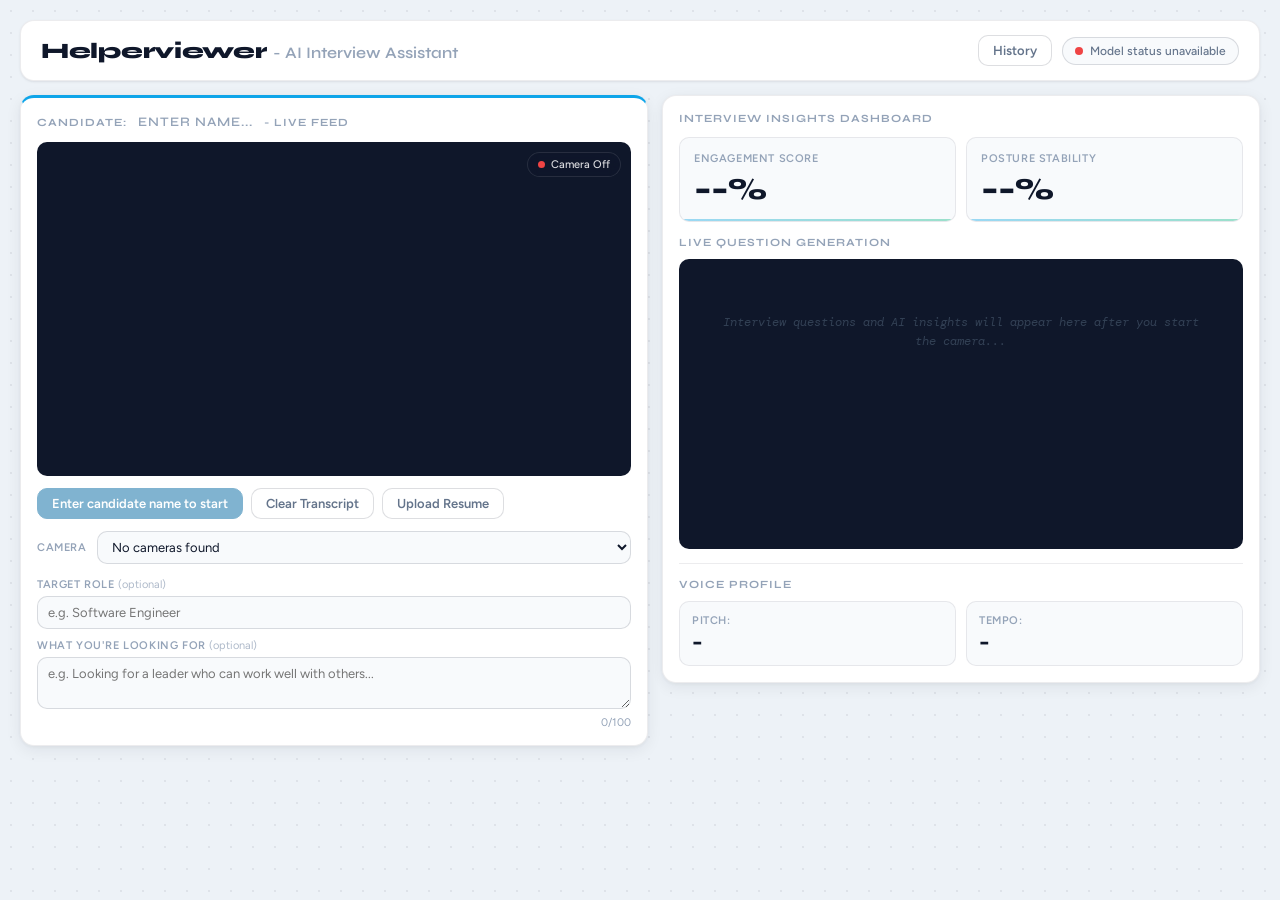
==== frontend/index.html @ dab28bf8 "Redesign UI with new design system and fonts Replace Inter with Figtree/Syne/DM Mono, introduce a CS" ====
<!DOCTYPE html>
<html lang="en">
<head>
    <meta charset="UTF-8">
    <meta name="viewport" content="width=device-width, initial-scale=1.0">
    <title>Helperviewer - AI Interview Assistant</title>
    <link rel="icon" type="image/png" sizes="32x32" href="/frontend/favicon-32.png">
    <link rel="icon" type="image/png" sizes="64x64" href="/frontend/favicon-64.png">
    <link rel="preconnect" href="https://fonts.googleapis.com">
    <link rel="preconnect" href="https://fonts.gstatic.com" crossorigin>
    <link href="https://fonts.googleapis.com/css2?family=Figtree:wght@400;500;600&family=Syne:wght@700;800&family=DM+Mono:wght@400;500&display=swap" rel="stylesheet">
    <link rel="stylesheet" href="css/style.css?v=8">
</head>
<body>
    <div class="app-shell">
        <main class="dashboard">
            <header class="topbar">
                <h1>Helperviewer <span>- AI Interview Assistant</span></h1>
                <div class="topbar-right">
                    <a href="/history" class="btn btn-secondary">History</a>
                    <div id="models-status" class="models-status">
                        <span class="status-dot"></span>
                        <span class="status-text">Initializing models...</span>
                    </div>
                </div>
            </header>

            <div class="workspace-grid">
                <section class="left-column">
                    <div class="panel panel-video">
                        <div class="panel-title">Candidate: <span id="candidate-name-display" contenteditable="true" spellcheck="false" title="Click to enter candidate name" data-placeholder="Enter name..."></span> - Live Feed</div>

                        <div class="video-frame">
                            <video id="video-preview" autoplay muted playsinline></video>
                            <div id="connection-status" class="connection-indicator">
                                <span class="dot"></span>
                                <span class="text">Camera Off</span>
                            </div>
                        </div>

                        <div class="action-strip">
                            <button id="btn-toggle-camera" class="btn btn-primary" type="button">Loading Models...</button>
                            <button id="clear-output-btn" class="btn btn-secondary" type="button">Clear Transcript</button>
                            <input type="file" id="resume-file-input" accept=".pdf" style="display:none">
                            <button id="resume-upload-btn" class="btn btn-secondary" type="button">Upload Resume</button>
                            <div id="resume-chip" class="resume-chip" style="display:none">
                                <span id="resume-filename"></span>
                                <button id="resume-remove-btn" class="resume-chip-remove" type="button" aria-label="Remove resume">&times;</button>
                            </div>
                        </div>

                        <div class="camera-selector">
                            <label for="camera-select">Camera</label>
                            <select id="camera-select" class="camera-dropdown">
                                <option value="">Loading cameras...</option>
                            </select>
                        </div>

                        <div class="session-setup">
                            <div class="setup-row">
                                <label for="target-role">Target Role <span class="field-optional">(optional)</span></label>
                                <input type="text" id="target-role" class="setup-input" placeholder="e.g. Software Engineer" maxlength="100" autocomplete="off">
                            </div>
                            <div class="setup-row">
                                <label for="interview-requirements">What you're looking for <span class="field-optional">(optional)</span></label>
                                <textarea id="interview-requirements" class="setup-textarea" placeholder="e.g. Looking for a leader who can work well with others..." maxlength="100" rows="2"></textarea>
                                <div class="req-counter"><span id="req-char-count">0</span>/100</div>
                            </div>
                        </div>

                        <div id="permission-info" class="permission-info hidden">
                            <p class="info-text">
                                <strong>Permission Tip:</strong> If camera prompt does not show, reset browser site camera/microphone permissions.
                            </p>
                        </div>
                    </div>
                </section>

                <section class="right-column">
                    <div class="panel">
                        <div class="panel-title">Interview Insights Dashboard</div>

                        <div class="metrics-grid">
                            <div class="metric-card">
                                <p class="metric-label">Engagement Score</p>
                                <p id="engagement-score" class="metric-value">--%</p>
                            </div>
                            <div class="metric-card">
                                <p class="metric-label">Posture Stability</p>
                                <p id="posture-stability" class="metric-value">--%</p>
                            </div>
                        </div>

                        <div class="sub-panel">
                            <h3>Live Question Generation</h3>
                            <div class="output-content" id="output-content">
                                <div class="output-placeholder">
                                    Interview questions and AI insights will appear here after you start the camera...
                                </div>
                            </div>
                        </div>

                        <div class="sub-panel">
                            <h3>Voice Profile</h3>
                            <div class="voice-metrics">
                                <div><span>Pitch:</span> <strong id="voice-pitch">-</strong></div>
                                <div><span>Tempo:</span> <strong id="voice-tempo">-</strong></div>
                            </div>
                        </div>
                    </div>
                </section>
            </div>
        </main>
    </div>

    <script src="https://cdn.socket.io/4.5.4/socket.io.min.js"></script>
    <script src="js/app.js?v=7"></script>
</body>
</html>
---- frontend/css/style.css ----
/* ── Variables ─────────────────────────────────────────────────────── */
:root {
  --bg:          #edf2f7;
  --surface:     #ffffff;
  --surface-sub: #f8fafc;
  --border:      rgba(15, 23, 42, 0.08);
  --border-med:  rgba(15, 23, 42, 0.14);

  --text:   #0f172a;
  --text-2: #64748b;
  --text-3: #94a3b8;

  --accent:     #0ea5e9;
  --accent-btn: #0369a1;
  --accent-hov: #075985;
  --accent-bg:  #f0f9ff;

  --success:    #10b981;
  --success-bg: #ecfdf5;
  --warning:    #f59e0b;
  --danger:     #ef4444;
  --danger-btn: #dc2626;
  --danger-hov: #b91c1c;
  --danger-bg:  #fef2f2;

  --r-sm:   6px;
  --r-md:   10px;
  --r-lg:   14px;
  --r-pill: 999px;

  --shadow-sm: 0 1px 3px rgba(15, 23, 42, 0.06), 0 1px 2px rgba(15, 23, 42, 0.04);
  --shadow-md: 0 4px 16px rgba(15, 23, 42, 0.07), 0 1px 4px rgba(15, 23, 42, 0.05);
}

/* ── Reset ─────────────────────────────────────────────────────────── */
*, *::before, *::after {
  box-sizing: border-box;
  margin: 0;
  padding: 0;
}

/* ── Base ──────────────────────────────────────────────────────────── */
body {
  font-family: "Figtree", sans-serif;
  background-color: var(--bg);
  color: var(--text);
  min-height: 100vh;
  -webkit-font-smoothing: antialiased;
  -moz-osx-font-smoothing: grayscale;
}

/* Subtle dot-grid texture */
body::before {
  content: '';
  position: fixed;
  inset: 0;
  background-image: radial-gradient(circle, rgba(15, 23, 42, 0.065) 1px, transparent 1px);
  background-size: 22px 22px;
  pointer-events: none;
  z-index: 0;
}

/* ── Shell & Layout ────────────────────────────────────────────────── */
.app-shell {
  position: relative;
  z-index: 1;
  max-width: 1420px;
  margin: 0 auto;
  padding: 20px;
}

.dashboard {
  display: flex;
  flex-direction: column;
  gap: 14px;
}

/* ── Topbar ────────────────────────────────────────────────────────── */
.topbar {
  display: flex;
  align-items: center;
  justify-content: space-between;
  background: var(--surface);
  border: 1px solid var(--border);
  border-radius: var(--r-lg);
  padding: 14px 20px;
  box-shadow: var(--shadow-sm);
}

.topbar h1 {
  font-family: "Syne", sans-serif;
  font-size: 22px;
  font-weight: 800;
  color: var(--text);
  letter-spacing: -0.3px;
}

.topbar h1 span {
  font-size: 16px;
  font-weight: 600;
  color: var(--text-3);
  letter-spacing: 0;
}

.topbar-right {
  display: flex;
  align-items: center;
  gap: 10px;
}

/* ── Models Status Pill ────────────────────────────────────────────── */
.models-status {
  display: inline-flex;
  align-items: center;
  gap: 7px;
  background: var(--surface-sub);
  border: 1px solid var(--border-med);
  border-radius: var(--r-pill);
  padding: 6px 12px;
  font-size: 12px;
  font-weight: 500;
  color: var(--text-2);
}

.models-status .status-dot {
  width: 8px;
  height: 8px;
  border-radius: 50%;
  background: var(--warning);
  animation: pulse 1.4s ease-in-out infinite;
  flex-shrink: 0;
}

.models-status.ready .status-dot {
  background: var(--success);
  animation: none;
  box-shadow: 0 0 0 3px var(--success-bg);
}

.models-status.error .status-dot {
  background: var(--danger);
  animation: none;
}

/* ── Workspace Grid ────────────────────────────────────────────────── */
.workspace-grid {
  display: grid;
  grid-template-columns: 1.05fr 1fr;
  gap: 14px;
  min-height: 78vh;
  align-items: stretch;
}

.left-column,
.right-column {
  display: grid;
  gap: 14px;
  align-content: start;
}

/* ── Panel ─────────────────────────────────────────────────────────── */
.panel {
  background: var(--surface);
  border: 1px solid var(--border);
  border-radius: var(--r-lg);
  box-shadow: var(--shadow-md);
  padding: 16px;
}

.panel-title {
  font-family: "Syne", sans-serif;
  font-size: 11px;
  font-weight: 700;
  color: var(--text-3);
  letter-spacing: 1px;
  text-transform: uppercase;
  margin-bottom: 12px;
}

/* Video panel — accent top-stripe */
.panel-video {
  border-top: 3px solid var(--accent);
}

/* ── Candidate Name (contenteditable) ─────────────────────────────── */
#candidate-name-display {
  font-family: "Syne", sans-serif;
  font-size: 13px;
  font-weight: 700;
  color: var(--text);
  padding: 2px 6px;
  border-radius: var(--r-sm);
  border: 1px dashed transparent;
  cursor: text;
  transition: border-color 0.15s, background 0.15s, box-shadow 0.15s;
}

#candidate-name-display:focus {
  outline: none;
  border-color: var(--accent);
  background: var(--accent-bg);
  box-shadow: 0 0 0 3px rgba(14, 165, 233, 0.18);
}

#candidate-name-display:empty::before {
  content: attr(data-placeholder);
  color: var(--text-3);
  font-weight: 600;
  pointer-events: none;
}

/* ── Video Frame ───────────────────────────────────────────────────── */
.video-frame {
  position: relative;
  width: 100%;
  background: #0f172a;
  border-radius: var(--r-md);
  overflow: hidden;
  aspect-ratio: 16 / 9;
}

#video-preview {
  width: 100%;
  height: 100%;
  object-fit: cover;
}

/* ── Connection Indicator ──────────────────────────────────────────── */
.connection-indicator {
  position: absolute;
  top: 10px;
  right: 10px;
  display: inline-flex;
  align-items: center;
  gap: 6px;
  padding: 5px 10px;
  border-radius: var(--r-pill);
  color: rgba(255, 255, 255, 0.85);
  font-size: 11px;
  font-weight: 500;
  background: rgba(15, 23, 42, 0.55);
  backdrop-filter: blur(6px);
  -webkit-backdrop-filter: blur(6px);
  border: 1px solid rgba(255, 255, 255, 0.1);
}

.connection-indicator .dot {
  width: 7px;
  height: 7px;
  border-radius: 50%;
  background: var(--danger);
  flex-shrink: 0;
}

.connection-indicator.connected .dot {
  background: var(--success);
  animation: pulse 1.2s ease-in-out infinite;
}

/* ── Action Strip ──────────────────────────────────────────────────── */
.action-strip {
  margin-top: 12px;
  display: flex;
  align-items: center;
  gap: 8px;
  flex-wrap: wrap;
}

/* ── Buttons ───────────────────────────────────────────────────────── */
.btn {
  display: inline-flex;
  align-items: center;
  justify-content: center;
  gap: 6px;
  border: 1px solid transparent;
  border-radius: var(--r-md);
  padding: 8px 14px;
  font-family: inherit;
  font-size: 13px;
  font-weight: 600;
  cursor: pointer;
  transition: background 0.15s, border-color 0.15s, box-shadow 0.15s, opacity 0.15s, color 0.15s;
  text-decoration: none;
  white-space: nowrap;
  line-height: 1;
}

.btn:focus-visible {
  outline: none;
  box-shadow: 0 0 0 3px rgba(14, 165, 233, 0.35);
}

.btn:disabled {
  opacity: 0.5;
  cursor: not-allowed;
}

.btn-primary {
  background: var(--accent-btn);
  color: #fff;
  border-color: var(--accent-btn);
}

.btn-primary:hover:not(:disabled) {
  background: var(--accent-hov);
  border-color: var(--accent-hov);
}

.btn-secondary {
  background: var(--surface);
  color: var(--text-2);
  border-color: var(--border-med);
}

.btn-secondary:hover:not(:disabled) {
  background: var(--surface-sub);
  color: var(--text);
}

.btn-danger {
  background: var(--danger-btn);
  color: #fff;
  border-color: var(--danger-btn);
}

.btn-danger:hover:not(:disabled) {
  background: var(--danger-hov);
  border-color: var(--danger-hov);
}

/* ── Camera Selector ───────────────────────────────────────────────── */
.camera-selector {
  margin-top: 12px;
  display: flex;
  align-items: center;
  gap: 10px;
}

.camera-selector label {
  font-size: 11px;
  font-weight: 600;
  color: var(--text-3);
  text-transform: uppercase;
  letter-spacing: 0.6px;
  white-space: nowrap;
}

.camera-dropdown {
  flex: 1;
  border: 1px solid var(--border-med);
  border-radius: var(--r-md);
  padding: 7px 10px;
  font-size: 13px;
  font-family: inherit;
  color: var(--text);
  background: var(--surface-sub);
  cursor: pointer;
  outline: none;
  transition: border-color 0.15s, box-shadow 0.15s;
}

.camera-dropdown:focus {
  border-color: var(--accent);
  box-shadow: 0 0 0 3px rgba(14, 165, 233, 0.2);
}

/* ── Session Setup ─────────────────────────────────────────────────── */
.session-setup {
  margin-top: 14px;
  display: flex;
  flex-direction: column;
  gap: 10px;
}

.setup-row {
  display: flex;
  flex-direction: column;
  gap: 5px;
}

.setup-row label {
  font-size: 11px;
  font-weight: 600;
  color: var(--text-3);
  text-transform: uppercase;
  letter-spacing: 0.6px;
}

.field-optional {
  font-weight: 400;
  text-transform: none;
  letter-spacing: 0;
  color: var(--text-3);
  opacity: 0.75;
}

.setup-input,
.setup-textarea {
  border: 1px solid var(--border-med);
  border-radius: var(--r-md);
  padding: 8px 10px;
  font-size: 13px;
  font-family: inherit;
  color: var(--text);
  background: var(--surface-sub);
  outline: none;
  transition: border-color 0.15s, box-shadow 0.15s, background 0.15s;
}

.setup-input:focus,
.setup-textarea:focus {
  border-color: var(--accent);
  box-shadow: 0 0 0 3px rgba(14, 165, 233, 0.2);
  background: var(--surface);
}

.setup-textarea {
  resize: vertical;
  min-height: 52px;
}

.setup-input:disabled,
.setup-textarea:disabled {
  opacity: 0.5;
  cursor: not-allowed;
  background: var(--bg);
}

.req-counter {
  text-align: right;
  font-size: 11px;
  color: var(--text-3);
  margin-top: 2px;
}

.req-counter.at-limit {
  color: var(--danger);
  font-weight: 600;
}

/* ── Resume Chip ───────────────────────────────────────────────────── */
.resume-chip {
  display: inline-flex;
  align-items: center;
  gap: 6px;
  background: var(--accent-bg);
  border: 1px solid rgba(14, 165, 233, 0.28);
  border-radius: var(--r-sm);
  padding: 5px 8px 5px 10px;
  font-size: 12px;
  font-weight: 500;
  color: var(--accent-btn);
  max-width: 220px;
}

.resume-chip span {
  overflow: hidden;
  text-overflow: ellipsis;
  white-space: nowrap;
}

.resume-chip-remove {
  background: none;
  border: none;
  color: rgba(14, 165, 233, 0.45);
  cursor: pointer;
  padding: 0;
  font-size: 16px;
  line-height: 1;
  flex-shrink: 0;
  transition: color 0.15s;
}

.resume-chip-remove:hover {
  color: var(--danger);
}

/* ── Permission Info ───────────────────────────────────────────────── */
.permission-info {
  margin-top: 10px;
  padding: 10px 12px;
  border-left: 3px solid var(--accent);
  background: var(--accent-bg);
  border-radius: 0 var(--r-sm) var(--r-sm) 0;
}

.permission-info.hidden {
  display: none;
}

.info-text {
  font-size: 12px;
  color: var(--text-2);
  line-height: 1.5;
}

/* ── Metrics Grid ──────────────────────────────────────────────────── */
.metrics-grid {
  display: grid;
  grid-template-columns: 1fr 1fr;
  gap: 10px;
  margin-bottom: 14px;
}

.metric-card {
  background: var(--surface-sub);
  border: 1px solid var(--border);
  border-radius: var(--r-md);
  padding: 14px;
  position: relative;
  overflow: hidden;
}

.metric-card::after {
  content: '';
  position: absolute;
  bottom: 0;
  left: 0;
  right: 0;
  height: 2px;
  background: linear-gradient(90deg, var(--accent), var(--success));
  opacity: 0.4;
}

.metric-label {
  font-size: 11px;
  font-weight: 600;
  color: var(--text-3);
  text-transform: uppercase;
  letter-spacing: 0.6px;
}

.metric-value {
  margin-top: 6px;
  font-family: "Syne", sans-serif;
  font-size: 30px;
  font-weight: 800;
  color: var(--text);
  letter-spacing: -1px;
  font-variant-numeric: tabular-nums;
}

/* ── Sub-panels ────────────────────────────────────────────────────── */
.sub-panel + .sub-panel {
  margin-top: 14px;
  padding-top: 14px;
  border-top: 1px solid var(--border);
}

.sub-panel h3 {
  font-family: "Syne", sans-serif;
  font-size: 11px;
  font-weight: 700;
  color: var(--text-3);
  text-transform: uppercase;
  letter-spacing: 1px;
  margin-bottom: 10px;
}

/* ── Output / Transcript (terminal aesthetic) ──────────────────────── */
.output-content {
  min-height: 290px;
  max-height: 420px;
  overflow-y: auto;
  border-radius: var(--r-md);
  background: #0f172a;
  padding: 14px;
  font-family: "DM Mono", monospace;
  font-size: 12px;
  line-height: 1.6;
  color: #94a3b8;
  scrollbar-width: thin;
  scrollbar-color: rgba(255, 255, 255, 0.1) transparent;
}

.output-content::-webkit-scrollbar {
  width: 4px;
}

.output-content::-webkit-scrollbar-track {
  background: transparent;
}

.output-content::-webkit-scrollbar-thumb {
  background: rgba(255, 255, 255, 0.12);
  border-radius: var(--r-pill);
}

.output-placeholder {
  color: #334155;
  text-align: center;
  padding: 40px 20px;
  font-style: italic;
  font-size: 12px;
}

.stream-header {
  color: #334155;
  font-size: 10px;
  font-weight: 500;
  letter-spacing: 0.5px;
  margin-bottom: 4px;
}

.model-text {
  color: #cbd5e1;
  margin-bottom: 12px;
  white-space: pre-wrap;
  word-break: break-word;
}

/* ── Voice Metrics ─────────────────────────────────────────────────── */
.voice-metrics {
  display: grid;
  grid-template-columns: 1fr 1fr;
  gap: 10px;
}

.voice-metrics div {
  background: var(--surface-sub);
  border: 1px solid var(--border);
  border-radius: var(--r-md);
  padding: 12px;
}

.voice-metrics span {
  display: block;
  font-size: 11px;
  font-weight: 600;
  color: var(--text-3);
  text-transform: uppercase;
  letter-spacing: 0.6px;
  margin-bottom: 4px;
}

.voice-metrics strong {
  font-family: "Syne", sans-serif;
  font-size: 18px;
  font-weight: 800;
  color: var(--text);
  font-variant-numeric: tabular-nums;
}

/* ── Keyframes ─────────────────────────────────────────────────────── */
@keyframes pulse {
  0%, 100% { opacity: 1; }
  50%       { opacity: 0.4; }
}

/* ── Responsive ────────────────────────────────────────────────────── */
@media (max-width: 1100px) {
  .workspace-grid {
    grid-template-columns: 1fr;
  }
}

@media (max-width: 760px) {
  .topbar {
    flex-direction: column;
    align-items: flex-start;
    gap: 10px;
  }
}
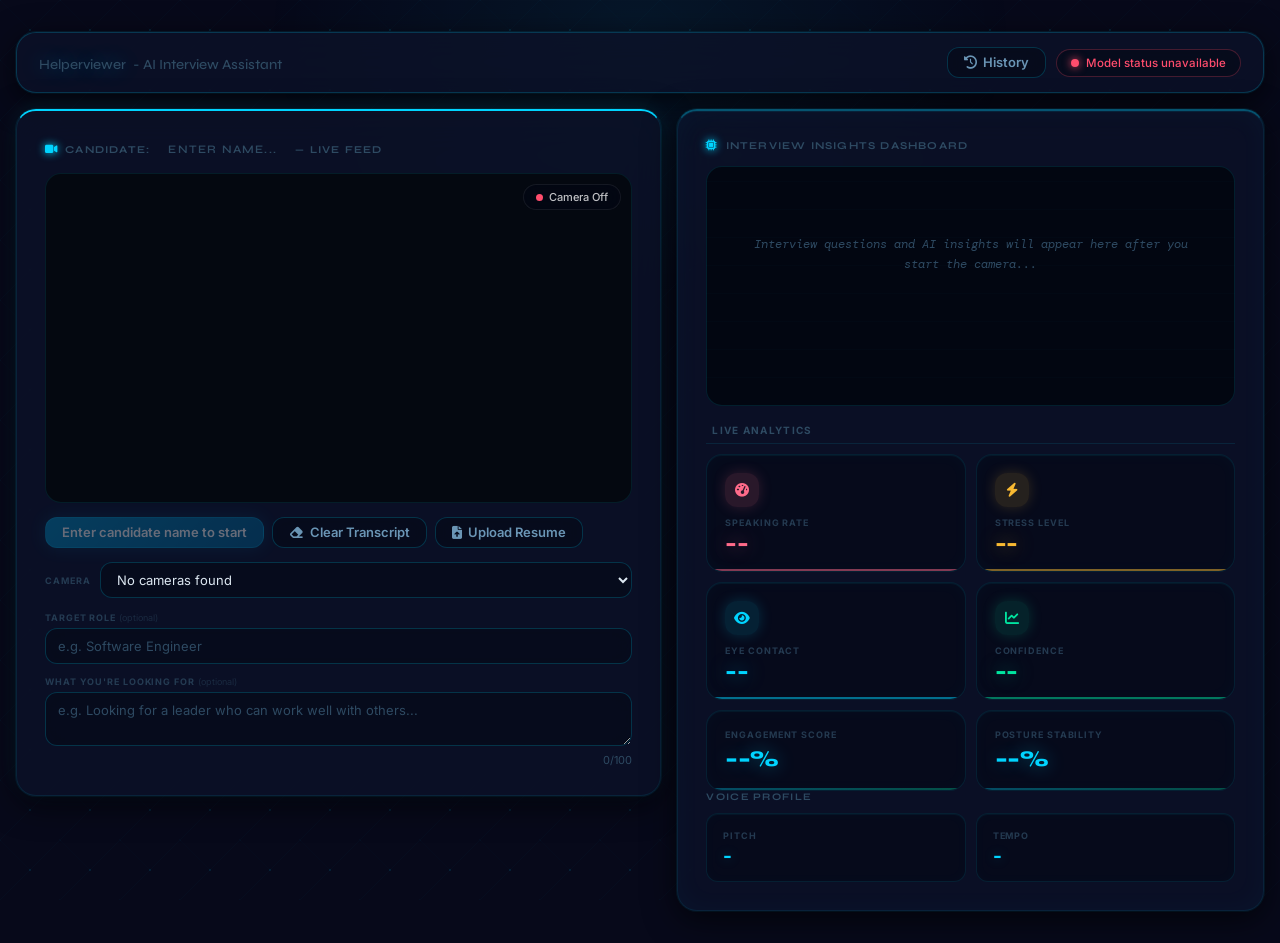
==== commit 7cfd4edd: "added speaking rate and stress level metrics" ====
--- a/frontend/index.html
+++ b/frontend/index.html
@@ -6,18 +6,32 @@
     <title>Helperviewer - AI Interview Assistant</title>
     <link rel="icon" type="image/png" sizes="32x32" href="/frontend/favicon-32.png">
     <link rel="icon" type="image/png" sizes="64x64" href="/frontend/favicon-64.png">
+
+    <!-- Fonts: Inter (UI) + Syne (headings) + DM Mono (terminal) -->
     <link rel="preconnect" href="https://fonts.googleapis.com">
     <link rel="preconnect" href="https://fonts.gstatic.com" crossorigin>
-    <link href="https://fonts.googleapis.com/css2?family=Figtree:wght@400;500;600&family=Syne:wght@700;800&family=DM+Mono:wght@400;500&display=swap" rel="stylesheet">
-    <link rel="stylesheet" href="css/style.css?v=8">
+    <link href="https://fonts.googleapis.com/css2?family=Inter:wght@400;500;600&family=Syne:wght@700;800&family=DM+Mono:wght@400;500&display=swap" rel="stylesheet">
+
+    <!-- FontAwesome 6 for metric & button icons -->
+    <link rel="stylesheet" href="https://cdnjs.cloudflare.com/ajax/libs/font-awesome/6.5.2/css/all.min.css" crossorigin="anonymous" referrerpolicy="no-referrer">
+
+    <link rel="stylesheet" href="css/style.css?v=10">
 </head>
 <body>
     <div class="app-shell">
         <main class="dashboard">
+
+            <!-- ── Topbar ──────────────────────────────────────────────── -->
             <header class="topbar">
-                <h1>Helperviewer <span>- AI Interview Assistant</span></h1>
+                <h1>
+                    <span class="brand-accent">Helperviewer</span>
+                    <span>- AI Interview Assistant</span>
+                </h1>
                 <div class="topbar-right">
-                    <a href="/history" class="btn btn-secondary">History</a>
+                    <a href="/history" class="btn btn-secondary">
+                        <i class="fa-solid fa-clock-rotate-left"></i>
+                        History
+                    </a>
                     <div id="models-status" class="models-status">
                         <span class="status-dot"></span>
                         <span class="status-text">Initializing models...</span>
@@ -26,10 +40,25 @@
             </header>
 
             <div class="workspace-grid">
+
+                <!-- ════════════════════════════════════════════════════
+                     LEFT COLUMN — Camera & Session Setup
+                     ════════════════════════════════════════════════════ -->
                 <section class="left-column">
                     <div class="panel panel-video">
-                        <div class="panel-title">Candidate: <span id="candidate-name-display" contenteditable="true" spellcheck="false" title="Click to enter candidate name" data-placeholder="Enter name..."></span> - Live Feed</div>
-
+
+                        <div class="panel-title">
+                            <i class="fa-solid fa-video"></i>
+                            Candidate:&nbsp;<span
+                                id="candidate-name-display"
+                                contenteditable="true"
+                                spellcheck="false"
+                                dir="auto"
+                                title="Click to enter candidate name"
+                                data-placeholder="Enter name..."></span>&nbsp;&mdash; Live Feed
+                        </div>
+
+                        <!-- Camera viewport -->
                         <div class="video-frame">
                             <video id="video-preview" autoplay muted playsinline></video>
                             <div id="connection-status" class="connection-indicator">
@@ -38,17 +67,26 @@
                             </div>
                         </div>
 
+                        <!-- Action buttons — note: btn-toggle-camera text is controlled by JS -->
                         <div class="action-strip">
                             <button id="btn-toggle-camera" class="btn btn-primary" type="button">Loading Models...</button>
-                            <button id="clear-output-btn" class="btn btn-secondary" type="button">Clear Transcript</button>
+                            <button id="clear-output-btn" class="btn btn-secondary" type="button">
+                                <i class="fa-solid fa-eraser"></i>
+                                Clear Transcript
+                            </button>
                             <input type="file" id="resume-file-input" accept=".pdf" style="display:none">
-                            <button id="resume-upload-btn" class="btn btn-secondary" type="button">Upload Resume</button>
+                            <button id="resume-upload-btn" class="btn btn-secondary" type="button">
+                                <i class="fa-solid fa-file-arrow-up"></i>
+                                Upload Resume
+                            </button>
                             <div id="resume-chip" class="resume-chip" style="display:none">
+                                <i class="fa-solid fa-file-pdf"></i>
                                 <span id="resume-filename"></span>
                                 <button id="resume-remove-btn" class="resume-chip-remove" type="button" aria-label="Remove resume">&times;</button>
                             </div>
                         </div>
 
+                        <!-- Camera device picker -->
                         <div class="camera-selector">
                             <label for="camera-select">Camera</label>
                             <select id="camera-select" class="camera-dropdown">
@@ -56,30 +94,116 @@
                             </select>
                         </div>
 
+                        <!-- Session configuration -->
                         <div class="session-setup">
                             <div class="setup-row">
-                                <label for="target-role">Target Role <span class="field-optional">(optional)</span></label>
-                                <input type="text" id="target-role" class="setup-input" placeholder="e.g. Software Engineer" maxlength="100" autocomplete="off">
+                                <label for="target-role">
+                                    Target Role
+                                    <span class="field-optional">(optional)</span>
+                                </label>
+                                <input
+                                    type="text"
+                                    id="target-role"
+                                    class="setup-input"
+                                    placeholder="e.g. Software Engineer"
+                                    maxlength="100"
+                                    autocomplete="off"
+                                    dir="auto">
                             </div>
                             <div class="setup-row">
-                                <label for="interview-requirements">What you're looking for <span class="field-optional">(optional)</span></label>
-                                <textarea id="interview-requirements" class="setup-textarea" placeholder="e.g. Looking for a leader who can work well with others..." maxlength="100" rows="2"></textarea>
-                                <div class="req-counter"><span id="req-char-count">0</span>/100</div>
-                            </div>
-                        </div>
-
+                                <label for="interview-requirements">
+                                    What you're looking for
+                                    <span class="field-optional">(optional)</span>
+                                </label>
+                                <textarea
+                                    id="interview-requirements"
+                                    class="setup-textarea"
+                                    placeholder="e.g. Looking for a leader who can work well with others..."
+                                    maxlength="100"
+                                    rows="2"
+                                    dir="auto"></textarea>
+                                <div class="req-counter">
+                                    <span id="req-char-count">0</span>/100
+                                </div>
+                            </div>
+                        </div>
+
+                        <!-- Permission hint (shown by JS when needed) -->
                         <div id="permission-info" class="permission-info hidden">
                             <p class="info-text">
-                                <strong>Permission Tip:</strong> If camera prompt does not show, reset browser site camera/microphone permissions.
+                                <strong>Permission Tip:</strong> If the camera prompt does not appear,
+                                reset browser site camera/microphone permissions.
                             </p>
                         </div>
+
                     </div>
                 </section>
 
+                <!-- ════════════════════════════════════════════════════
+                     RIGHT COLUMN — AI Insights Dashboard
+                     ════════════════════════════════════════════════════ -->
                 <section class="right-column">
-                    <div class="panel">
-                        <div class="panel-title">Interview Insights Dashboard</div>
-
+                    <div class="panel panel-insights">
+
+                        <div class="panel-title">
+                            <i class="fa-solid fa-microchip"></i>
+                            Interview Insights Dashboard
+                        </div>
+
+                        <!-- ── Questions terminal — visually aligned with camera frame ── -->
+                        <div class="output-content" id="output-content">
+                            <div class="output-placeholder">
+                                Interview questions and AI insights will appear here after you start the camera...
+                            </div>
+                        </div>
+
+                        <!-- ── Live Analytics: 4 placeholder metric cards (2×2) ── -->
+                        <div class="insights-section-label">
+                            <i class="fa-solid fa-chart-mixed"></i>
+                            Live Analytics
+                        </div>
+
+                        <div class="metrics-quad-grid">
+
+                            <!-- Speaking Rate (WPM) -->
+                            <div class="metric-card-sm">
+                                <div class="metric-icon-wrap">
+                                    <i class="fa-solid fa-gauge-high"></i>
+                                </div>
+                                <p class="metric-label">Speaking Rate</p>
+                                <p id="metric-speaking-rate" class="metric-value-sm">--</p>
+                            </div>
+
+                            <!-- Stress Level -->
+                            <div class="metric-card-sm">
+                                <div class="metric-icon-wrap">
+                                    <i class="fa-solid fa-bolt"></i>
+                                </div>
+                                <p class="metric-label">Stress Level</p>
+                                <p id="metric-stress-level" class="metric-value-sm">--</p>
+                            </div>
+
+                            <!-- Eye Contact -->
+                            <div class="metric-card-sm">
+                                <div class="metric-icon-wrap">
+                                    <i class="fa-solid fa-eye"></i>
+                                </div>
+                                <p class="metric-label">Eye Contact</p>
+                                <p class="metric-value-sm">--</p>
+                            </div>
+
+                            <!-- Confidence -->
+                            <div class="metric-card-sm">
+                                <div class="metric-icon-wrap">
+                                    <i class="fa-solid fa-chart-line"></i>
+                                </div>
+                                <p class="metric-label">Confidence</p>
+                                <p class="metric-value-sm">--</p>
+                            </div>
+
+                        </div><!-- /metrics-quad-grid -->
+
+                        <!-- ── Backend-connected metrics (updated by WebSocket) ── -->
                         <div class="metrics-grid">
                             <div class="metric-card">
                                 <p class="metric-label">Engagement Score</p>
@@ -91,29 +215,29 @@
                             </div>
                         </div>
 
-                        <div class="sub-panel">
-                            <h3>Live Question Generation</h3>
-                            <div class="output-content" id="output-content">
-                                <div class="output-placeholder">
-                                    Interview questions and AI insights will appear here after you start the camera...
-                                </div>
-                            </div>
-                        </div>
-
+                        <!-- ── Voice Profile ── -->
                         <div class="sub-panel">
                             <h3>Voice Profile</h3>
                             <div class="voice-metrics">
-                                <div><span>Pitch:</span> <strong id="voice-pitch">-</strong></div>
-                                <div><span>Tempo:</span> <strong id="voice-tempo">-</strong></div>
-                            </div>
-                        </div>
-                    </div>
+                                <div>
+                                    <span>Pitch</span>
+                                    <strong id="voice-pitch">-</strong>
+                                </div>
+                                <div>
+                                    <span>Tempo</span>
+                                    <strong id="voice-tempo">-</strong>
+                                </div>
+                            </div>
+                        </div>
+
+                    </div><!-- /panel panel-insights -->
                 </section>
-            </div>
+
+            </div><!-- /workspace-grid -->
         </main>
-    </div>
+    </div><!-- /app-shell -->
 
     <script src="https://cdn.socket.io/4.5.4/socket.io.min.js"></script>
-    <script src="js/app.js?v=7"></script>
+    <script src="js/app.js?v=8"></script>
 </body>
 </html>
--- a/frontend/css/style.css
+++ b/frontend/css/style.css
@@ -1,47 +1,74 @@
-/* ── Variables ─────────────────────────────────────────────────────── */
+/* ════════════════════════════════════════════════════════════════════════
+   Helperviewer — Dark Glassmorphism Theme v9
+   ════════════════════════════════════════════════════════════════════════ */
+
+/* ── CSS Variables ──────────────────────────────────────────────────── */
 :root {
-  --bg:          #edf2f7;
-  --surface:     #ffffff;
-  --surface-sub: #f8fafc;
-  --border:      rgba(15, 23, 42, 0.08);
-  --border-med:  rgba(15, 23, 42, 0.14);
-
-  --text:   #0f172a;
-  --text-2: #64748b;
-  --text-3: #94a3b8;
-
-  --accent:     #0ea5e9;
-  --accent-btn: #0369a1;
-  --accent-hov: #075985;
-  --accent-bg:  #f0f9ff;
-
-  --success:    #10b981;
-  --success-bg: #ecfdf5;
-  --warning:    #f59e0b;
-  --danger:     #ef4444;
-  --danger-btn: #dc2626;
-  --danger-hov: #b91c1c;
-  --danger-bg:  #fef2f2;
-
+  /* Backgrounds */
+  --bg:   #07091a;
+  --bg-2: #0d1225;
+
+  /* Glass surfaces */
+  --surface:        rgba(12, 18, 40, 0.80);
+  --surface-sub:    rgba(6, 10, 24, 0.65);
+  --surface-strong: rgba(18, 28, 54, 0.92);
+
+  /* Borders */
+  --border:        rgba(0, 212, 255, 0.10);
+  --border-med:    rgba(0, 212, 255, 0.20);
+  --border-strong: rgba(0, 212, 255, 0.38);
+
+  /* Text */
+  --text:   #dde8f2;
+  --text-2: #6a95b5;
+  --text-3: #2e4a62;
+
+  /* Cyan / Neon-Blue accent */
+  --accent:      #00d4ff;
+  --accent-dim:  rgba(0, 212, 255, 0.55);
+  --accent-btn:  #0088bb;
+  --accent-hov:  #006fa0;
+  --accent-bg:   rgba(0, 212, 255, 0.07);
+  --accent-glow: rgba(0, 212, 255, 0.42);
+
+  /* Semantic */
+  --success:    #00e5a0;
+  --success-bg: rgba(0, 229, 160, 0.10);
+  --warning:    #f8b932;
+  --danger:     #ff4d6d;
+  --danger-btn: #c8193a;
+  --danger-hov: #a01430;
+  --danger-bg:  rgba(255, 77, 109, 0.10);
+
+  /* Metric icon palette */
+  --icon-bpm:    #ff6b8a;
+  --icon-stress: #f8b932;
+  --icon-eye:    #00d4ff;
+  --icon-conf:   #00e5a0;
+
+  /* Radii */
   --r-sm:   6px;
-  --r-md:   10px;
-  --r-lg:   14px;
+  --r-md:   12px;
+  --r-lg:   16px;
+  --r-xl:   20px;
   --r-pill: 999px;
 
-  --shadow-sm: 0 1px 3px rgba(15, 23, 42, 0.06), 0 1px 2px rgba(15, 23, 42, 0.04);
-  --shadow-md: 0 4px 16px rgba(15, 23, 42, 0.07), 0 1px 4px rgba(15, 23, 42, 0.05);
-}
-
-/* ── Reset ─────────────────────────────────────────────────────────── */
+  /* Depth */
+  --shadow-sm:   0 2px 10px rgba(0, 0, 0, 0.55);
+  --shadow-md:   0 8px 32px rgba(0, 0, 0, 0.65), 0 0 0 1px var(--border);
+  --shadow-glow: 0 0 28px var(--accent-glow);
+}
+
+/* ── Reset ──────────────────────────────────────────────────────────── */
 *, *::before, *::after {
   box-sizing: border-box;
   margin: 0;
   padding: 0;
 }
 
-/* ── Base ──────────────────────────────────────────────────────────── */
+/* ── Base ───────────────────────────────────────────────────────────── */
 body {
-  font-family: "Figtree", sans-serif;
+  font-family: "Inter", "Figtree", system-ui, sans-serif;
   background-color: var(--bg);
   color: var(--text);
   min-height: 100vh;
@@ -49,55 +76,84 @@
   -moz-osx-font-smoothing: grayscale;
 }
 
-/* Subtle dot-grid texture */
+/* Data-node network texture — gives glass cards a surface to "float" on */
 body::before {
   content: '';
   position: fixed;
   inset: 0;
-  background-image: radial-gradient(circle, rgba(15, 23, 42, 0.065) 1px, transparent 1px);
-  background-size: 22px 22px;
+  /*
+   * SVG tile: a 60×60 cell with one faint node dot at centre and two
+   * diagonal "data-stream" lines reaching opposite corners. When tiled
+   * it forms a subtle neural-network lattice visible through glass panels.
+   */
+  background-image: url("data:image/svg+xml,%3Csvg xmlns='http://www.w3.org/2000/svg' width='60' height='60'%3E%3Ccircle cx='30' cy='30' r='1.1' fill='rgba(0%2C212%2C255%2C0.13)'/%3E%3Ccircle cx='0' cy='0' r='0.7' fill='rgba(0%2C212%2C255%2C0.07)'/%3E%3Ccircle cx='60' cy='60' r='0.7' fill='rgba(0%2C212%2C255%2C0.07)'/%3E%3Cline x1='30' y1='30' x2='60' y2='0' stroke='rgba(0%2C212%2C255%2C0.05)' stroke-width='0.5'/%3E%3Cline x1='30' y1='30' x2='0' y2='60' stroke='rgba(0%2C212%2C255%2C0.05)' stroke-width='0.5'/%3E%3Cline x1='0' y1='0' x2='30' y2='30' stroke='rgba(0%2C212%2C255%2C0.03)' stroke-width='0.5'/%3E%3C/svg%3E");
+  background-size: 60px 60px;
   pointer-events: none;
   z-index: 0;
 }
 
-/* ── Shell & Layout ────────────────────────────────────────────────── */
+/* Ambient radial glow at top-center */
+body::after {
+  content: '';
+  position: fixed;
+  top: -240px;
+  left: 50%;
+  transform: translateX(-50%);
+  width: 760px;
+  height: 540px;
+  background: radial-gradient(ellipse at center,
+    rgba(0, 212, 255, 0.07) 0%,
+    transparent 70%);
+  pointer-events: none;
+  z-index: 0;
+}
+
+/* ── Shell & Layout ─────────────────────────────────────────────────── */
 .app-shell {
   position: relative;
   z-index: 1;
-  max-width: 1420px;
+  max-width: 1400px;
+  width: 100%;
   margin: 0 auto;
-  padding: 20px;
+  padding: 2rem 1rem;
 }
 
 .dashboard {
   display: flex;
   flex-direction: column;
-  gap: 14px;
-}
-
-/* ── Topbar ────────────────────────────────────────────────────────── */
+  gap: 16px;
+}
+
+/* ── Topbar ─────────────────────────────────────────────────────────── */
 .topbar {
   display: flex;
   align-items: center;
   justify-content: space-between;
   background: var(--surface);
-  border: 1px solid var(--border);
-  border-radius: var(--r-lg);
-  padding: 14px 20px;
-  box-shadow: var(--shadow-sm);
+  border: 1px solid var(--border-med);
+  border-radius: var(--r-xl);
+  padding: 14px 22px;
+  backdrop-filter: blur(22px);
+  -webkit-backdrop-filter: blur(22px);
+  box-shadow: var(--shadow-md);
 }
 
 .topbar h1 {
-  font-family: "Syne", sans-serif;
-  font-size: 22px;
+  font-family: "Syne", "Inter", sans-serif;
+  font-size: 21px;
   font-weight: 800;
   color: var(--text);
   letter-spacing: -0.3px;
 }
 
+.brand-accent {
+  color: var(--accent);
+  text-shadow: 0 0 22px rgba(0, 212, 255, 0.45);
+}
+
 .topbar h1 span {
-  font-size: 16px;
-  font-weight: 600;
+  font-size: 14px;
+  font-weight: 500;
   color: var(--text-3);
   letter-spacing: 0;
 }
@@ -108,18 +164,20 @@
   gap: 10px;
 }
 
-/* ── Models Status Pill ────────────────────────────────────────────── */
+/* ── Models Status Pill ─────────────────────────────────────────────── */
 .models-status {
   display: inline-flex;
   align-items: center;
   gap: 7px;
   background: var(--surface-sub);
-  border: 1px solid var(--border-med);
+  border: 1px solid var(--border);
   border-radius: var(--r-pill);
-  padding: 6px 12px;
-  font-size: 12px;
+  padding: 6px 14px;
+  font-size: 11.5px;
   font-weight: 500;
   color: var(--text-2);
+  backdrop-filter: blur(10px);
+  transition: border-color 0.3s, color 0.3s;
 }
 
 .models-status .status-dot {
@@ -134,58 +192,89 @@
 .models-status.ready .status-dot {
   background: var(--success);
   animation: none;
-  box-shadow: 0 0 0 3px var(--success-bg);
+  box-shadow: 0 0 8px var(--success);
+}
+
+.models-status.ready {
+  border-color: rgba(0, 229, 160, 0.28);
+  color: var(--success);
 }
 
 .models-status.error .status-dot {
   background: var(--danger);
   animation: none;
-}
-
-/* ── Workspace Grid ────────────────────────────────────────────────── */
+  box-shadow: 0 0 8px var(--danger);
+}
+
+.models-status.error {
+  border-color: rgba(255, 77, 109, 0.25);
+  color: var(--danger);
+}
+
+/* ── Workspace Grid ─────────────────────────────────────────────────── */
 .workspace-grid {
   display: grid;
-  grid-template-columns: 1.05fr 1fr;
-  gap: 14px;
-  min-height: 78vh;
-  align-items: stretch;
+  grid-template-columns: 1.1fr 1fr;
+  gap: 16px;
+  align-items: start;
 }
 
 .left-column,
 .right-column {
   display: grid;
-  gap: 14px;
+  gap: 16px;
   align-content: start;
 }
 
-/* ── Panel ─────────────────────────────────────────────────────────── */
+/* ── Panel (glass card) ─────────────────────────────────────────────── */
 .panel {
   background: var(--surface);
   border: 1px solid var(--border);
-  border-radius: var(--r-lg);
-  box-shadow: var(--shadow-md);
-  padding: 16px;
+  border-radius: var(--r-xl);
+  /* outer depth + inset glow so the cyan border feels lit from within */
+  box-shadow:
+    var(--shadow-md),
+    inset 0 1px 0 rgba(0, 212, 255, 0.08),
+    inset 0 0 28px rgba(0, 212, 255, 0.035);
+  backdrop-filter: blur(22px);
+  -webkit-backdrop-filter: blur(22px);
+  padding: 28px;
 }
 
 .panel-title {
   font-family: "Syne", sans-serif;
+  font-size: 10.5px;
+  font-weight: 700;
+  color: var(--text-3);
+  letter-spacing: 1.2px;
+  text-transform: uppercase;
+  margin-bottom: 14px;
+  display: flex;
+  align-items: center;
+  gap: 7px;
+}
+
+.panel-title i {
+  color: var(--accent);
   font-size: 11px;
-  font-weight: 700;
-  color: var(--text-3);
-  letter-spacing: 1px;
-  text-transform: uppercase;
-  margin-bottom: 12px;
-}
-
-/* Video panel — accent top-stripe */
+  filter: drop-shadow(0 0 4px var(--accent));
+}
+
+/* Left panel — cyan top accent stripe */
 .panel-video {
-  border-top: 3px solid var(--accent);
-}
-
-/* ── Candidate Name (contenteditable) ─────────────────────────────── */
+  border-top: 2px solid var(--accent);
+  box-shadow: var(--shadow-md), 0 -4px 24px -6px rgba(0, 212, 255, 0.18);
+}
+
+/* Right panel — subtle glow stripe */
+.panel-insights {
+  border-top: 2px solid rgba(0, 212, 255, 0.35);
+}
+
+/* ── Candidate Name (contenteditable) ──────────────────────────────── */
 #candidate-name-display {
   font-family: "Syne", sans-serif;
-  font-size: 13px;
+  font-size: 11.5px;
   font-weight: 700;
   color: var(--text);
   padding: 2px 6px;
@@ -199,7 +288,7 @@
   outline: none;
   border-color: var(--accent);
   background: var(--accent-bg);
-  box-shadow: 0 0 0 3px rgba(14, 165, 233, 0.18);
+  box-shadow: 0 0 0 3px rgba(0, 212, 255, 0.14);
 }
 
 #candidate-name-display:empty::before {
@@ -209,14 +298,16 @@
   pointer-events: none;
 }
 
-/* ── Video Frame ───────────────────────────────────────────────────── */
+/* ── Video Frame ────────────────────────────────────────────────────── */
 .video-frame {
   position: relative;
   width: 100%;
-  background: #0f172a;
-  border-radius: var(--r-md);
+  background: #040810;
+  border-radius: var(--r-lg);
   overflow: hidden;
   aspect-ratio: 16 / 9;
+  border: 1px solid var(--border);
+  transition: border-color 0.3s, box-shadow 0.3s;
 }
 
 #video-preview {
@@ -225,7 +316,7 @@
   object-fit: cover;
 }
 
-/* ── Connection Indicator ──────────────────────────────────────────── */
+/* ── Connection Indicator ───────────────────────────────────────────── */
 .connection-indicator {
   position: absolute;
   top: 10px;
@@ -233,15 +324,16 @@
   display: inline-flex;
   align-items: center;
   gap: 6px;
-  padding: 5px 10px;
+  padding: 5px 12px;
   border-radius: var(--r-pill);
-  color: rgba(255, 255, 255, 0.85);
+  color: rgba(255, 255, 255, 0.75);
   font-size: 11px;
   font-weight: 500;
-  background: rgba(15, 23, 42, 0.55);
-  backdrop-filter: blur(6px);
-  -webkit-backdrop-filter: blur(6px);
-  border: 1px solid rgba(255, 255, 255, 0.1);
+  background: rgba(4, 8, 20, 0.72);
+  backdrop-filter: blur(10px);
+  -webkit-backdrop-filter: blur(10px);
+  border: 1px solid rgba(255, 255, 255, 0.07);
+  transition: border-color 0.3s, color 0.3s;
 }
 
 .connection-indicator .dot {
@@ -250,23 +342,30 @@
   border-radius: 50%;
   background: var(--danger);
   flex-shrink: 0;
+  transition: background 0.3s;
 }
 
 .connection-indicator.connected .dot {
   background: var(--success);
   animation: pulse 1.2s ease-in-out infinite;
-}
-
-/* ── Action Strip ──────────────────────────────────────────────────── */
+  box-shadow: 0 0 6px var(--success);
+}
+
+.connection-indicator.connected {
+  border-color: rgba(0, 229, 160, 0.22);
+  color: #a0f0d0;
+}
+
+/* ── Action Strip ───────────────────────────────────────────────────── */
 .action-strip {
-  margin-top: 12px;
+  margin-top: 14px;
   display: flex;
   align-items: center;
   gap: 8px;
   flex-wrap: wrap;
 }
 
-/* ── Buttons ───────────────────────────────────────────────────────── */
+/* ── Buttons ────────────────────────────────────────────────────────── */
 .btn {
   display: inline-flex;
   align-items: center;
@@ -274,12 +373,13 @@
   gap: 6px;
   border: 1px solid transparent;
   border-radius: var(--r-md);
-  padding: 8px 14px;
+  padding: 8px 16px;
   font-family: inherit;
   font-size: 13px;
   font-weight: 600;
   cursor: pointer;
-  transition: background 0.15s, border-color 0.15s, box-shadow 0.15s, opacity 0.15s, color 0.15s;
+  transition: background 0.15s, border-color 0.15s, box-shadow 0.15s,
+              opacity 0.15s, color 0.15s, transform 0.08s;
   text-decoration: none;
   white-space: nowrap;
   line-height: 1;
@@ -287,61 +387,71 @@
 
 .btn:focus-visible {
   outline: none;
-  box-shadow: 0 0 0 3px rgba(14, 165, 233, 0.35);
+  box-shadow: 0 0 0 3px rgba(0, 212, 255, 0.35);
 }
 
 .btn:disabled {
-  opacity: 0.5;
+  opacity: 0.38;
   cursor: not-allowed;
 }
 
+.btn:active:not(:disabled) {
+  transform: scale(0.97);
+}
+
 .btn-primary {
-  background: var(--accent-btn);
+  background: linear-gradient(135deg, var(--accent-btn) 0%, #006090 100%);
   color: #fff;
-  border-color: var(--accent-btn);
+  border-color: rgba(0, 212, 255, 0.28);
+  box-shadow: 0 0 18px rgba(0, 136, 187, 0.32);
 }
 
 .btn-primary:hover:not(:disabled) {
-  background: var(--accent-hov);
-  border-color: var(--accent-hov);
+  background: linear-gradient(135deg, var(--accent-hov) 0%, #004e78 100%);
+  box-shadow: 0 0 28px rgba(0, 212, 255, 0.42);
+  border-color: rgba(0, 212, 255, 0.45);
 }
 
 .btn-secondary {
-  background: var(--surface);
+  background: var(--surface-sub);
   color: var(--text-2);
   border-color: var(--border-med);
+  backdrop-filter: blur(10px);
 }
 
 .btn-secondary:hover:not(:disabled) {
-  background: var(--surface-sub);
-  color: var(--text);
+  background: rgba(0, 212, 255, 0.07);
+  color: var(--accent);
+  border-color: rgba(0, 212, 255, 0.30);
 }
 
 .btn-danger {
-  background: var(--danger-btn);
+  background: linear-gradient(135deg, var(--danger-btn) 0%, #8a0e28 100%);
   color: #fff;
-  border-color: var(--danger-btn);
+  border-color: rgba(255, 77, 109, 0.30);
+  box-shadow: 0 0 18px rgba(255, 77, 109, 0.28);
 }
 
 .btn-danger:hover:not(:disabled) {
-  background: var(--danger-hov);
-  border-color: var(--danger-hov);
-}
-
-/* ── Camera Selector ───────────────────────────────────────────────── */
+  background: linear-gradient(135deg, var(--danger-hov) 0%, #700c20 100%);
+  box-shadow: 0 0 28px rgba(255, 77, 109, 0.40);
+}
+
+/* ── Camera Selector ────────────────────────────────────────────────── */
 .camera-selector {
-  margin-top: 12px;
+  margin-top: 14px;
   display: flex;
   align-items: center;
   gap: 10px;
 }
 
 .camera-selector label {
-  font-size: 11px;
-  font-weight: 600;
-  color: var(--text-3);
+  font-size: 9px;
+  font-weight: 700;
+  color: var(--text-3);
+  opacity: 0.75;
   text-transform: uppercase;
-  letter-spacing: 0.6px;
+  letter-spacing: 0.9px;
   white-space: nowrap;
 }
 
@@ -349,7 +459,7 @@
   flex: 1;
   border: 1px solid var(--border-med);
   border-radius: var(--r-md);
-  padding: 7px 10px;
+  padding: 8px 12px;
   font-size: 13px;
   font-family: inherit;
   color: var(--text);
@@ -357,19 +467,25 @@
   cursor: pointer;
   outline: none;
   transition: border-color 0.15s, box-shadow 0.15s;
+  backdrop-filter: blur(10px);
+}
+
+.camera-dropdown option {
+  background: #0d1225;
+  color: var(--text);
 }
 
 .camera-dropdown:focus {
   border-color: var(--accent);
-  box-shadow: 0 0 0 3px rgba(14, 165, 233, 0.2);
-}
-
-/* ── Session Setup ─────────────────────────────────────────────────── */
+  box-shadow: 0 0 0 3px rgba(0, 212, 255, 0.16);
+}
+
+/* ── Session Setup ──────────────────────────────────────────────────── */
 .session-setup {
   margin-top: 14px;
   display: flex;
   flex-direction: column;
-  gap: 10px;
+  gap: 12px;
 }
 
 .setup-row {
@@ -379,55 +495,61 @@
 }
 
 .setup-row label {
-  font-size: 11px;
-  font-weight: 600;
-  color: var(--text-3);
+  font-size: 9px;
+  font-weight: 700;
+  color: var(--text-3);
+  opacity: 0.75;
   text-transform: uppercase;
-  letter-spacing: 0.6px;
+  letter-spacing: 0.9px;
+  text-align: start;
 }
 
 .field-optional {
   font-weight: 400;
   text-transform: none;
   letter-spacing: 0;
-  color: var(--text-3);
-  opacity: 0.75;
+  opacity: 0.6;
 }
 
 .setup-input,
 .setup-textarea {
   border: 1px solid var(--border-med);
   border-radius: var(--r-md);
-  padding: 8px 10px;
+  padding: 9px 12px;
   font-size: 13px;
   font-family: inherit;
   color: var(--text);
   background: var(--surface-sub);
   outline: none;
   transition: border-color 0.15s, box-shadow 0.15s, background 0.15s;
+  backdrop-filter: blur(10px);
+}
+
+.setup-input::placeholder,
+.setup-textarea::placeholder {
+  color: var(--text-3);
 }
 
 .setup-input:focus,
 .setup-textarea:focus {
   border-color: var(--accent);
-  box-shadow: 0 0 0 3px rgba(14, 165, 233, 0.2);
-  background: var(--surface);
+  box-shadow: 0 0 0 3px rgba(0, 212, 255, 0.14);
+  background: rgba(0, 212, 255, 0.04);
 }
 
 .setup-textarea {
   resize: vertical;
-  min-height: 52px;
+  min-height: 54px;
 }
 
 .setup-input:disabled,
 .setup-textarea:disabled {
-  opacity: 0.5;
+  opacity: 0.36;
   cursor: not-allowed;
-  background: var(--bg);
 }
 
 .req-counter {
-  text-align: right;
+  text-align: end;
   font-size: 11px;
   color: var(--text-3);
   margin-top: 2px;
@@ -438,18 +560,18 @@
   font-weight: 600;
 }
 
-/* ── Resume Chip ───────────────────────────────────────────────────── */
+/* ── Resume Chip ────────────────────────────────────────────────────── */
 .resume-chip {
   display: inline-flex;
   align-items: center;
   gap: 6px;
   background: var(--accent-bg);
-  border: 1px solid rgba(14, 165, 233, 0.28);
+  border: 1px solid rgba(0, 212, 255, 0.24);
   border-radius: var(--r-sm);
   padding: 5px 8px 5px 10px;
   font-size: 12px;
   font-weight: 500;
-  color: var(--accent-btn);
+  color: var(--accent);
   max-width: 220px;
 }
 
@@ -462,7 +584,7 @@
 .resume-chip-remove {
   background: none;
   border: none;
-  color: rgba(14, 165, 233, 0.45);
+  color: rgba(0, 212, 255, 0.38);
   cursor: pointer;
   padding: 0;
   font-size: 16px;
@@ -475,11 +597,11 @@
   color: var(--danger);
 }
 
-/* ── Permission Info ───────────────────────────────────────────────── */
+/* ── Permission Info ────────────────────────────────────────────────── */
 .permission-info {
-  margin-top: 10px;
-  padding: 10px 12px;
-  border-left: 3px solid var(--accent);
+  margin-top: 12px;
+  padding: 10px 14px;
+  border-inline-start: 3px solid var(--accent);
   background: var(--accent-bg);
   border-radius: 0 var(--r-sm) var(--r-sm) 0;
 }
@@ -491,24 +613,226 @@
 .info-text {
   font-size: 12px;
   color: var(--text-2);
-  line-height: 1.5;
-}
-
-/* ── Metrics Grid ──────────────────────────────────────────────────── */
+  line-height: 1.55;
+}
+
+/* ── Section Divider Label ──────────────────────────────────────────── */
+.insights-section-label {
+  font-size: 10px;
+  font-weight: 700;
+  color: var(--text-3);
+  text-transform: uppercase;
+  letter-spacing: 1.3px;
+  margin-top: 18px;
+  margin-bottom: 10px;
+  padding-bottom: 7px;
+  border-bottom: 1px solid var(--border);
+  display: flex;
+  align-items: center;
+  gap: 6px;
+}
+
+.insights-section-label i {
+  color: var(--accent);
+  font-size: 10px;
+}
+
+/* ── Output / Transcript (terminal) ─────────────────────────────────── */
+.output-content {
+  min-height: 240px;
+  max-height: 360px;
+  overflow-y: auto;
+  border-radius: var(--r-lg);
+  background: rgba(3, 6, 16, 0.90);
+  border: 1px solid rgba(0, 212, 255, 0.12);
+  padding: 16px;
+  font-family: "DM Mono", "Fira Code", monospace;
+  font-size: 12.5px;
+  line-height: 1.75;
+  color: rgba(0, 212, 255, 0.62);
+  scrollbar-width: thin;
+  scrollbar-color: rgba(0, 212, 255, 0.15) transparent;
+  /* subtle scanline illusion */
+  background-image: repeating-linear-gradient(
+    0deg,
+    transparent,
+    transparent 27px,
+    rgba(0, 212, 255, 0.011) 27px,
+    rgba(0, 212, 255, 0.011) 28px
+  );
+  /* keep terminal LTR even if page is RTL */
+  direction: ltr;
+}
+
+.output-content::-webkit-scrollbar { width: 4px; }
+.output-content::-webkit-scrollbar-track { background: transparent; }
+.output-content::-webkit-scrollbar-thumb {
+  background: rgba(0, 212, 255, 0.15);
+  border-radius: var(--r-pill);
+}
+
+.output-placeholder {
+  color: var(--text-3);
+  text-align: center;
+  padding: 52px 22px;
+  font-style: italic;
+  font-size: 12px;
+  line-height: 1.65;
+}
+
+.stream-header {
+  color: var(--text-3);
+  font-size: 10px;
+  font-weight: 500;
+  letter-spacing: 0.5px;
+  margin-bottom: 4px;
+}
+
+.model-text {
+  color: rgba(0, 212, 255, 0.78);
+  margin-bottom: 14px;
+  white-space: pre-wrap;
+  word-break: break-word;
+}
+
+/* ── 4-Card Analytics Sub-Grid ──────────────────────────────────────── */
+.metrics-quad-grid {
+  display: grid;
+  grid-template-columns: 1fr 1fr;
+  gap: 10px;
+}
+
+.metric-card-sm {
+  background: var(--surface-sub);
+  border: 1px solid var(--border);
+  border-radius: var(--r-lg);
+  padding: 18px 18px 16px;
+  display: flex;
+  flex-direction: column;
+  position: relative;
+  overflow: hidden;
+  transition: border-color 0.2s, box-shadow 0.2s;
+  box-shadow:
+    inset 0 1px 0 rgba(0, 212, 255, 0.06),
+    inset 0 0 18px rgba(0, 212, 255, 0.025);
+}
+
+.metric-card-sm:hover {
+  border-color: var(--border-med);
+  box-shadow: 0 4px 22px rgba(0, 0, 0, 0.45);
+}
+
+/* Thin colored bottom stripe per card */
+.metric-card-sm::after {
+  content: '';
+  position: absolute;
+  bottom: 0;
+  left: 0;
+  right: 0;
+  height: 2px;
+  opacity: 0.5;
+}
+
+.metric-card-sm:nth-child(1)::after { background: var(--icon-bpm); }
+.metric-card-sm:nth-child(2)::after { background: var(--icon-stress); }
+.metric-card-sm:nth-child(3)::after { background: var(--icon-eye); }
+.metric-card-sm:nth-child(4)::after { background: var(--icon-conf); }
+
+/* Icon wrapper */
+.metric-icon-wrap {
+  width: 34px;
+  height: 34px;
+  border-radius: var(--r-md);
+  display: flex;
+  align-items: center;
+  justify-content: center;
+  font-size: 14px;
+  margin-bottom: 10px;
+  flex-shrink: 0;
+}
+
+/* BPM (card 1) */
+.metric-card-sm:nth-child(1) .metric-icon-wrap {
+  background: rgba(255, 107, 138, 0.14);
+  color: var(--icon-bpm);
+  box-shadow: 0 0 14px rgba(255, 107, 138, 0.18);
+}
+.metric-card-sm:nth-child(1) .metric-value-sm {
+  color: var(--icon-bpm);
+  text-shadow: 0 0 18px rgba(255, 107, 138, 0.55);
+}
+
+/* Stress Level (card 2) */
+.metric-card-sm:nth-child(2) .metric-icon-wrap {
+  background: rgba(248, 185, 50, 0.13);
+  color: var(--icon-stress);
+  box-shadow: 0 0 14px rgba(248, 185, 50, 0.18);
+}
+.metric-card-sm:nth-child(2) .metric-value-sm {
+  color: var(--icon-stress);
+  text-shadow: 0 0 18px rgba(248, 185, 50, 0.55);
+}
+
+/* Eye Contact (card 3) */
+.metric-card-sm:nth-child(3) .metric-icon-wrap {
+  background: rgba(0, 212, 255, 0.11);
+  color: var(--icon-eye);
+  box-shadow: 0 0 14px rgba(0, 212, 255, 0.18);
+}
+.metric-card-sm:nth-child(3) .metric-value-sm {
+  color: var(--icon-eye);
+  text-shadow: 0 0 18px rgba(0, 212, 255, 0.55);
+}
+
+/* Confidence (card 4) */
+.metric-card-sm:nth-child(4) .metric-icon-wrap {
+  background: rgba(0, 229, 160, 0.11);
+  color: var(--icon-conf);
+  box-shadow: 0 0 14px rgba(0, 229, 160, 0.18);
+}
+.metric-card-sm:nth-child(4) .metric-value-sm {
+  color: var(--icon-conf);
+  text-shadow: 0 0 18px rgba(0, 229, 160, 0.55);
+}
+
+.metric-label {
+  font-size: 9px;
+  font-weight: 700;
+  color: var(--text-3);
+  opacity: 0.75;
+  text-transform: uppercase;
+  letter-spacing: 0.9px;
+  text-align: start;
+}
+
+.metric-value-sm {
+  font-family: "Syne", sans-serif;
+  font-size: 20px;
+  font-weight: 800;
+  letter-spacing: -0.5px;
+  font-variant-numeric: tabular-nums;
+  line-height: 1.15;
+  margin-top: 4px;
+}
+
+/* ── Engagement & Posture Cards (backend-connected) ─────────────────── */
 .metrics-grid {
   display: grid;
   grid-template-columns: 1fr 1fr;
   gap: 10px;
-  margin-bottom: 14px;
+  margin-top: 10px;
 }
 
 .metric-card {
   background: var(--surface-sub);
   border: 1px solid var(--border);
-  border-radius: var(--r-md);
-  padding: 14px;
+  border-radius: var(--r-lg);
+  padding: 18px;
   position: relative;
   overflow: hidden;
+  box-shadow:
+    inset 0 1px 0 rgba(0, 212, 255, 0.06),
+    inset 0 0 18px rgba(0, 212, 255, 0.025);
 }
 
 .metric-card::after {
@@ -519,28 +843,21 @@
   right: 0;
   height: 2px;
   background: linear-gradient(90deg, var(--accent), var(--success));
-  opacity: 0.4;
-}
-
-.metric-label {
-  font-size: 11px;
-  font-weight: 600;
-  color: var(--text-3);
-  text-transform: uppercase;
-  letter-spacing: 0.6px;
+  opacity: 0.32;
 }
 
 .metric-value {
   margin-top: 6px;
   font-family: "Syne", sans-serif;
-  font-size: 30px;
+  font-size: 22px;
   font-weight: 800;
-  color: var(--text);
-  letter-spacing: -1px;
+  color: var(--accent);
+  letter-spacing: -0.5px;
   font-variant-numeric: tabular-nums;
-}
-
-/* ── Sub-panels ────────────────────────────────────────────────────── */
+  text-shadow: 0 0 18px rgba(0, 212, 255, 0.42);
+}
+
+/* ── Sub-panels (Voice Profile) ─────────────────────────────────────── */
 .sub-panel + .sub-panel {
   margin-top: 14px;
   padding-top: 14px;
@@ -549,67 +866,15 @@
 
 .sub-panel h3 {
   font-family: "Syne", sans-serif;
-  font-size: 11px;
+  font-size: 10px;
   font-weight: 700;
   color: var(--text-3);
   text-transform: uppercase;
-  letter-spacing: 1px;
+  letter-spacing: 1.3px;
   margin-bottom: 10px;
 }
 
-/* ── Output / Transcript (terminal aesthetic) ──────────────────────── */
-.output-content {
-  min-height: 290px;
-  max-height: 420px;
-  overflow-y: auto;
-  border-radius: var(--r-md);
-  background: #0f172a;
-  padding: 14px;
-  font-family: "DM Mono", monospace;
-  font-size: 12px;
-  line-height: 1.6;
-  color: #94a3b8;
-  scrollbar-width: thin;
-  scrollbar-color: rgba(255, 255, 255, 0.1) transparent;
-}
-
-.output-content::-webkit-scrollbar {
-  width: 4px;
-}
-
-.output-content::-webkit-scrollbar-track {
-  background: transparent;
-}
-
-.output-content::-webkit-scrollbar-thumb {
-  background: rgba(255, 255, 255, 0.12);
-  border-radius: var(--r-pill);
-}
-
-.output-placeholder {
-  color: #334155;
-  text-align: center;
-  padding: 40px 20px;
-  font-style: italic;
-  font-size: 12px;
-}
-
-.stream-header {
-  color: #334155;
-  font-size: 10px;
-  font-weight: 500;
-  letter-spacing: 0.5px;
-  margin-bottom: 4px;
-}
-
-.model-text {
-  color: #cbd5e1;
-  margin-bottom: 12px;
-  white-space: pre-wrap;
-  word-break: break-word;
-}
-
-/* ── Voice Metrics ─────────────────────────────────────────────────── */
+/* ── Voice Metrics ──────────────────────────────────────────────────── */
 .voice-metrics {
   display: grid;
   grid-template-columns: 1fr 1fr;
@@ -620,34 +885,44 @@
   background: var(--surface-sub);
   border: 1px solid var(--border);
   border-radius: var(--r-md);
-  padding: 12px;
+  padding: 16px;
+  box-shadow:
+    inset 0 1px 0 rgba(0, 212, 255, 0.05),
+    inset 0 0 14px rgba(0, 212, 255, 0.02);
 }
 
 .voice-metrics span {
   display: block;
-  font-size: 11px;
-  font-weight: 600;
-  color: var(--text-3);
+  font-size: 9px;
+  font-weight: 700;
+  color: var(--text-3);
+  opacity: 0.75;
   text-transform: uppercase;
-  letter-spacing: 0.6px;
+  letter-spacing: 0.9px;
   margin-bottom: 4px;
 }
 
 .voice-metrics strong {
   font-family: "Syne", sans-serif;
-  font-size: 18px;
+  font-size: 15px;
   font-weight: 800;
-  color: var(--text);
+  color: var(--accent);
   font-variant-numeric: tabular-nums;
-}
-
-/* ── Keyframes ─────────────────────────────────────────────────────── */
+  text-shadow: 0 0 12px rgba(0, 212, 255, 0.35);
+}
+
+/* ── Keyframes ──────────────────────────────────────────────────────── */
 @keyframes pulse {
   0%, 100% { opacity: 1; }
-  50%       { opacity: 0.4; }
-}
-
-/* ── Responsive ────────────────────────────────────────────────────── */
+  50%       { opacity: 0.28; }
+}
+
+@keyframes glow-breathe {
+  0%, 100% { box-shadow: var(--shadow-md); }
+  50%       { box-shadow: var(--shadow-md), var(--shadow-glow); }
+}
+
+/* ── Responsive ─────────────────────────────────────────────────────── */
 @media (max-width: 1100px) {
   .workspace-grid {
     grid-template-columns: 1fr;
@@ -660,4 +935,14 @@
     align-items: flex-start;
     gap: 10px;
   }
-}
+
+  .app-shell {
+    padding: 12px;
+  }
+
+  .metrics-quad-grid,
+  .metrics-grid,
+  .voice-metrics {
+    grid-template-columns: 1fr 1fr;
+  }
+}
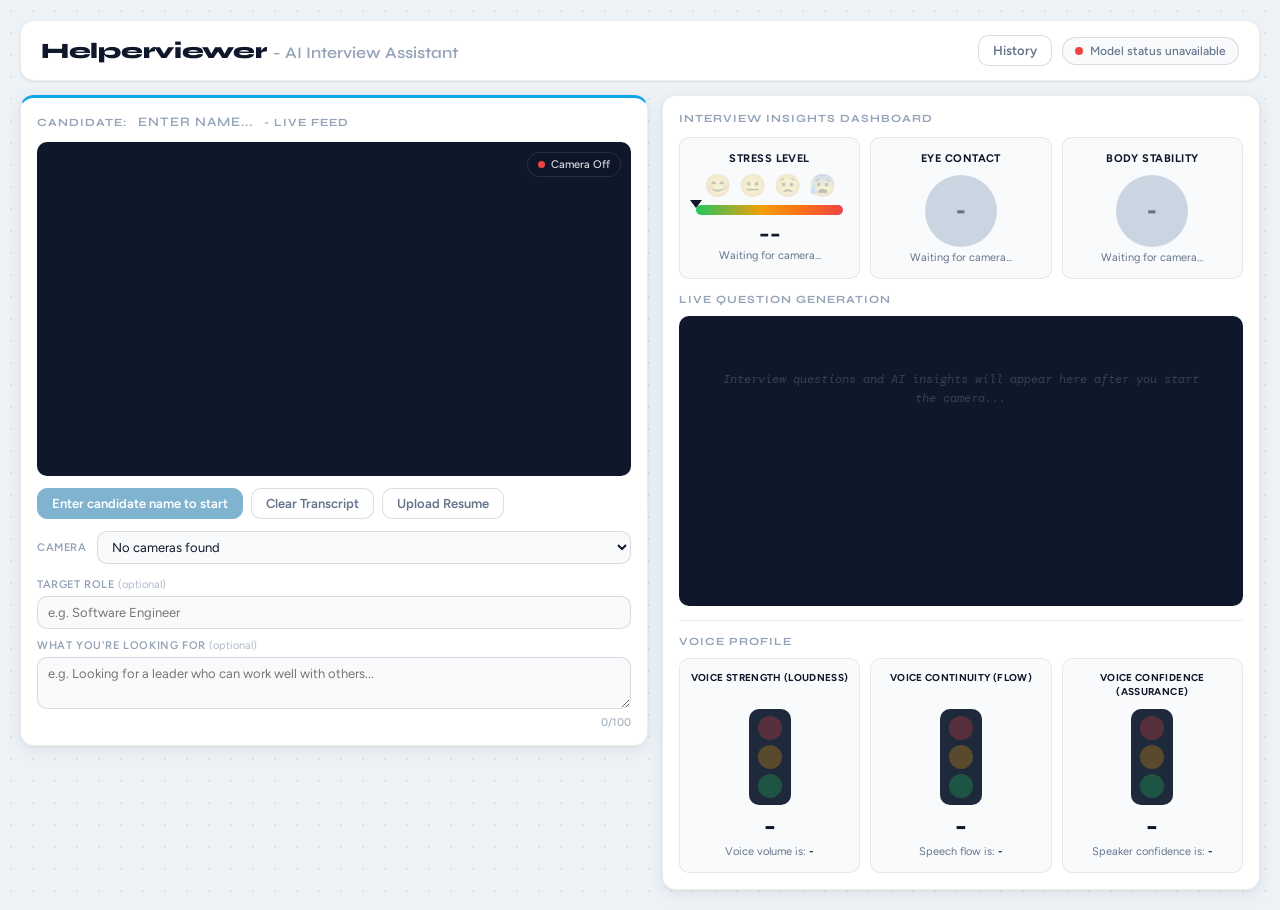
==== commit c6b4441b: "Replace engagement metrics with stress, eye contact, and body stability insights" ====
--- a/frontend/index.html
+++ b/frontend/index.html
@@ -6,32 +6,18 @@
     <title>Helperviewer - AI Interview Assistant</title>
     <link rel="icon" type="image/png" sizes="32x32" href="/frontend/favicon-32.png">
     <link rel="icon" type="image/png" sizes="64x64" href="/frontend/favicon-64.png">
-
-    <!-- Fonts: Inter (UI) + Syne (headings) + DM Mono (terminal) -->
     <link rel="preconnect" href="https://fonts.googleapis.com">
     <link rel="preconnect" href="https://fonts.gstatic.com" crossorigin>
-    <link href="https://fonts.googleapis.com/css2?family=Inter:wght@400;500;600&family=Syne:wght@700;800&family=DM+Mono:wght@400;500&display=swap" rel="stylesheet">
-
-    <!-- FontAwesome 6 for metric & button icons -->
-    <link rel="stylesheet" href="https://cdnjs.cloudflare.com/ajax/libs/font-awesome/6.5.2/css/all.min.css" crossorigin="anonymous" referrerpolicy="no-referrer">
-
+    <link href="https://fonts.googleapis.com/css2?family=Figtree:wght@400;500;600&family=Syne:wght@700;800&family=DM+Mono:wght@400;500&display=swap" rel="stylesheet">
     <link rel="stylesheet" href="css/style.css?v=10">
 </head>
 <body>
     <div class="app-shell">
         <main class="dashboard">
-
-            <!-- ── Topbar ──────────────────────────────────────────────── -->
             <header class="topbar">
-                <h1>
-                    <span class="brand-accent">Helperviewer</span>
-                    <span>- AI Interview Assistant</span>
-                </h1>
+                <h1>Helperviewer <span>- AI Interview Assistant</span></h1>
                 <div class="topbar-right">
-                    <a href="/history" class="btn btn-secondary">
-                        <i class="fa-solid fa-clock-rotate-left"></i>
-                        History
-                    </a>
+                    <a href="/history" class="btn btn-secondary">History</a>
                     <div id="models-status" class="models-status">
                         <span class="status-dot"></span>
                         <span class="status-text">Initializing models...</span>
@@ -40,25 +26,10 @@
             </header>
 
             <div class="workspace-grid">
-
-                <!-- ════════════════════════════════════════════════════
-                     LEFT COLUMN — Camera & Session Setup
-                     ════════════════════════════════════════════════════ -->
                 <section class="left-column">
                     <div class="panel panel-video">
+                        <div class="panel-title">Candidate: <span id="candidate-name-display" contenteditable="true" spellcheck="false" title="Click to enter candidate name" data-placeholder="Enter name..."></span> - Live Feed</div>
 
-                        <div class="panel-title">
-                            <i class="fa-solid fa-video"></i>
-                            Candidate:&nbsp;<span
-                                id="candidate-name-display"
-                                contenteditable="true"
-                                spellcheck="false"
-                                dir="auto"
-                                title="Click to enter candidate name"
-                                data-placeholder="Enter name..."></span>&nbsp;&mdash; Live Feed
-                        </div>
-
-                        <!-- Camera viewport -->
                         <div class="video-frame">
                             <video id="video-preview" autoplay muted playsinline></video>
                             <div id="connection-status" class="connection-indicator">
@@ -67,26 +38,17 @@
                             </div>
                         </div>
 
-                        <!-- Action buttons — note: btn-toggle-camera text is controlled by JS -->
                         <div class="action-strip">
                             <button id="btn-toggle-camera" class="btn btn-primary" type="button">Loading Models...</button>
-                            <button id="clear-output-btn" class="btn btn-secondary" type="button">
-                                <i class="fa-solid fa-eraser"></i>
-                                Clear Transcript
-                            </button>
+                            <button id="clear-output-btn" class="btn btn-secondary" type="button">Clear Transcript</button>
                             <input type="file" id="resume-file-input" accept=".pdf" style="display:none">
-                            <button id="resume-upload-btn" class="btn btn-secondary" type="button">
-                                <i class="fa-solid fa-file-arrow-up"></i>
-                                Upload Resume
-                            </button>
+                            <button id="resume-upload-btn" class="btn btn-secondary" type="button">Upload Resume</button>
                             <div id="resume-chip" class="resume-chip" style="display:none">
-                                <i class="fa-solid fa-file-pdf"></i>
                                 <span id="resume-filename"></span>
                                 <button id="resume-remove-btn" class="resume-chip-remove" type="button" aria-label="Remove resume">&times;</button>
                             </div>
                         </div>
 
-                        <!-- Camera device picker -->
                         <div class="camera-selector">
                             <label for="camera-select">Camera</label>
                             <select id="camera-select" class="camera-dropdown">
@@ -94,150 +56,112 @@
                             </select>
                         </div>
 
-                        <!-- Session configuration -->
                         <div class="session-setup">
                             <div class="setup-row">
-                                <label for="target-role">
-                                    Target Role
-                                    <span class="field-optional">(optional)</span>
-                                </label>
-                                <input
-                                    type="text"
-                                    id="target-role"
-                                    class="setup-input"
-                                    placeholder="e.g. Software Engineer"
-                                    maxlength="100"
-                                    autocomplete="off"
-                                    dir="auto">
+                                <label for="target-role">Target Role <span class="field-optional">(optional)</span></label>
+                                <input type="text" id="target-role" class="setup-input" placeholder="e.g. Software Engineer" maxlength="100" autocomplete="off">
                             </div>
                             <div class="setup-row">
-                                <label for="interview-requirements">
-                                    What you're looking for
-                                    <span class="field-optional">(optional)</span>
-                                </label>
-                                <textarea
-                                    id="interview-requirements"
-                                    class="setup-textarea"
-                                    placeholder="e.g. Looking for a leader who can work well with others..."
-                                    maxlength="100"
-                                    rows="2"
-                                    dir="auto"></textarea>
-                                <div class="req-counter">
-                                    <span id="req-char-count">0</span>/100
+                                <label for="interview-requirements">What you're looking for <span class="field-optional">(optional)</span></label>
+                                <textarea id="interview-requirements" class="setup-textarea" placeholder="e.g. Looking for a leader who can work well with others..." maxlength="100" rows="2"></textarea>
+                                <div class="req-counter"><span id="req-char-count">0</span>/100</div>
+                            </div>
+                        </div>
+
+                        <div id="permission-info" class="permission-info hidden">
+                            <p class="info-text">
+                                <strong>Permission Tip:</strong> If camera prompt does not show, reset browser site camera/microphone permissions.
+                            </p>
+                        </div>
+                    </div>
+                </section>
+
+                <section class="right-column">
+                    <div class="panel">
+                        <div class="panel-title">Interview Insights Dashboard</div>
+
+                        <div class="insight-grid">
+                            <div class="insight-card">
+                                <p class="insight-label">Stress Level</p>
+                                <div class="stress-faces" id="stress-faces" aria-hidden="true">
+                                    <span class="stress-face" data-level="calm" title="Calm">😊</span>
+                                    <span class="stress-face" data-level="neutral" title="Neutral">😐</span>
+                                    <span class="stress-face" data-level="tense" title="Tense">😟</span>
+                                    <span class="stress-face" data-level="high" title="High stress">😰</span>
+                                </div>
+                                <div class="stress-meter">
+                                    <div class="stress-meter-track"></div>
+                                    <span id="stress-meter-pointer" class="stress-meter-pointer"></span>
+                                </div>
+                                <p id="stress-level-value" class="insight-value">--</p>
+                                <p id="stress-level-desc" class="insight-caption">Waiting for camera...</p>
+                            </div>
+                            <div class="insight-card">
+                                <p class="insight-label">Eye Contact</p>
+                                <div id="eye-contact-indicator" class="status-indicator unknown" aria-label="Eye contact status">-</div>
+                                <p id="eye-contact-label" class="insight-caption">Waiting for camera...</p>
+                            </div>
+                            <div class="insight-card">
+                                <p class="insight-label">Body Stability</p>
+                                <div id="body-stability-indicator" class="status-indicator unknown" aria-label="Body stability status">-</div>
+                                <p id="body-stability-label" class="insight-caption">Waiting for camera...</p>
+                            </div>
+                        </div>
+
+                        <div class="sub-panel">
+                            <h3>Live Question Generation</h3>
+                            <div class="output-content" id="output-content">
+                                <div class="output-placeholder">
+                                    Interview questions and AI insights will appear here after you start the camera...
                                 </div>
                             </div>
                         </div>
 
-                        <!-- Permission hint (shown by JS when needed) -->
-                        <div id="permission-info" class="permission-info hidden">
-                            <p class="info-text">
-                                <strong>Permission Tip:</strong> If the camera prompt does not appear,
-                                reset browser site camera/microphone permissions.
-                            </p>
-                        </div>
-
-                    </div>
-                </section>
-
-                <!-- ════════════════════════════════════════════════════
-                     RIGHT COLUMN — AI Insights Dashboard
-                     ════════════════════════════════════════════════════ -->
-                <section class="right-column">
-                    <div class="panel panel-insights">
-
-                        <div class="panel-title">
-                            <i class="fa-solid fa-microchip"></i>
-                            Interview Insights Dashboard
-                        </div>
-
-                        <!-- ── Questions terminal — visually aligned with camera frame ── -->
-                        <div class="output-content" id="output-content">
-                            <div class="output-placeholder">
-                                Interview questions and AI insights will appear here after you start the camera...
-                            </div>
-                        </div>
-
-                        <!-- ── Live Analytics: 4 placeholder metric cards (2×2) ── -->
-                        <div class="insights-section-label">
-                            <i class="fa-solid fa-chart-mixed"></i>
-                            Live Analytics
-                        </div>
-
-                        <div class="metrics-quad-grid">
-
-                            <!-- Speaking Rate (WPM) -->
-                            <div class="metric-card-sm">
-                                <div class="metric-icon-wrap">
-                                    <i class="fa-solid fa-gauge-high"></i>
-                                </div>
-                                <p class="metric-label">Speaking Rate</p>
-                                <p id="metric-speaking-rate" class="metric-value-sm">--</p>
-                            </div>
-
-                            <!-- Stress Level -->
-                            <div class="metric-card-sm">
-                                <div class="metric-icon-wrap">
-                                    <i class="fa-solid fa-bolt"></i>
-                                </div>
-                                <p class="metric-label">Stress Level</p>
-                                <p id="metric-stress-level" class="metric-value-sm">--</p>
-                            </div>
-
-                            <!-- Eye Contact -->
-                            <div class="metric-card-sm">
-                                <div class="metric-icon-wrap">
-                                    <i class="fa-solid fa-eye"></i>
-                                </div>
-                                <p class="metric-label">Eye Contact</p>
-                                <p class="metric-value-sm">--</p>
-                            </div>
-
-                            <!-- Confidence -->
-                            <div class="metric-card-sm">
-                                <div class="metric-icon-wrap">
-                                    <i class="fa-solid fa-chart-line"></i>
-                                </div>
-                                <p class="metric-label">Confidence</p>
-                                <p class="metric-value-sm">--</p>
-                            </div>
-
-                        </div><!-- /metrics-quad-grid -->
-
-                        <!-- ── Backend-connected metrics (updated by WebSocket) ── -->
-                        <div class="metrics-grid">
-                            <div class="metric-card">
-                                <p class="metric-label">Engagement Score</p>
-                                <p id="engagement-score" class="metric-value">--%</p>
-                            </div>
-                            <div class="metric-card">
-                                <p class="metric-label">Posture Stability</p>
-                                <p id="posture-stability" class="metric-value">--%</p>
-                            </div>
-                        </div>
-
-                        <!-- ── Voice Profile ── -->
                         <div class="sub-panel">
                             <h3>Voice Profile</h3>
-                            <div class="voice-metrics">
-                                <div>
-                                    <span>Pitch</span>
-                                    <strong id="voice-pitch">-</strong>
+                            <div class="voice-profile-grid">
+                                <div class="voice-profile-card">
+                                    <p class="voice-profile-label">Voice Strength (Loudness)</p>
+                                    <div id="voice-loudness-light" class="traffic-light" data-state="none" aria-hidden="true">
+                                        <span class="tl-light red"></span>
+                                        <span class="tl-light yellow"></span>
+                                        <span class="tl-light green"></span>
+                                        <span class="tl-pointer"></span>
+                                    </div>
+                                    <p id="voice-loudness-value" class="voice-profile-value">-</p>
+                                    <p class="voice-profile-caption">Voice volume is: <span id="voice-loudness-desc">-</span></p>
                                 </div>
-                                <div>
-                                    <span>Tempo</span>
-                                    <strong id="voice-tempo">-</strong>
+                                <div class="voice-profile-card">
+                                    <p class="voice-profile-label">Voice Continuity (Flow)</p>
+                                    <div id="voice-flow-light" class="traffic-light" data-state="none" aria-hidden="true">
+                                        <span class="tl-light red"></span>
+                                        <span class="tl-light yellow"></span>
+                                        <span class="tl-light green"></span>
+                                        <span class="tl-pointer"></span>
+                                    </div>
+                                    <p id="voice-flow-value" class="voice-profile-value">-</p>
+                                    <p class="voice-profile-caption">Speech flow is: <span id="voice-flow-desc">-</span></p>
+                                </div>
+                                <div class="voice-profile-card">
+                                    <p class="voice-profile-label">Voice Confidence (Assurance)</p>
+                                    <div id="voice-confidence-light" class="traffic-light" data-state="none" aria-hidden="true">
+                                        <span class="tl-light red"></span>
+                                        <span class="tl-light yellow"></span>
+                                        <span class="tl-light green"></span>
+                                        <span class="tl-pointer"></span>
+                                    </div>
+                                    <p id="voice-confidence-value" class="voice-profile-value">-</p>
+                                    <p class="voice-profile-caption">Speaker confidence is: <span id="voice-confidence-desc">-</span></p>
                                 </div>
                             </div>
                         </div>
-
-                    </div><!-- /panel panel-insights -->
+                    </div>
                 </section>
-
-            </div><!-- /workspace-grid -->
+            </div>
         </main>
-    </div><!-- /app-shell -->
+    </div>
 
     <script src="https://cdn.socket.io/4.5.4/socket.io.min.js"></script>
-    <script src="js/app.js?v=8"></script>
+    <script src="js/app.js?v=9"></script>
 </body>
 </html>
--- a/frontend/css/style.css
+++ b/frontend/css/style.css
@@ -1,74 +1,47 @@
-/* ════════════════════════════════════════════════════════════════════════
-   Helperviewer — Dark Glassmorphism Theme v9
-   ════════════════════════════════════════════════════════════════════════ */
-
-/* ── CSS Variables ──────────────────────────────────────────────────── */
+/* ── Variables ─────────────────────────────────────────────────────── */
 :root {
-  /* Backgrounds */
-  --bg:   #07091a;
-  --bg-2: #0d1225;
-
-  /* Glass surfaces */
-  --surface:        rgba(12, 18, 40, 0.80);
-  --surface-sub:    rgba(6, 10, 24, 0.65);
-  --surface-strong: rgba(18, 28, 54, 0.92);
-
-  /* Borders */
-  --border:        rgba(0, 212, 255, 0.10);
-  --border-med:    rgba(0, 212, 255, 0.20);
-  --border-strong: rgba(0, 212, 255, 0.38);
-
-  /* Text */
-  --text:   #dde8f2;
-  --text-2: #6a95b5;
-  --text-3: #2e4a62;
-
-  /* Cyan / Neon-Blue accent */
-  --accent:      #00d4ff;
-  --accent-dim:  rgba(0, 212, 255, 0.55);
-  --accent-btn:  #0088bb;
-  --accent-hov:  #006fa0;
-  --accent-bg:   rgba(0, 212, 255, 0.07);
-  --accent-glow: rgba(0, 212, 255, 0.42);
-
-  /* Semantic */
-  --success:    #00e5a0;
-  --success-bg: rgba(0, 229, 160, 0.10);
-  --warning:    #f8b932;
-  --danger:     #ff4d6d;
-  --danger-btn: #c8193a;
-  --danger-hov: #a01430;
-  --danger-bg:  rgba(255, 77, 109, 0.10);
-
-  /* Metric icon palette */
-  --icon-bpm:    #ff6b8a;
-  --icon-stress: #f8b932;
-  --icon-eye:    #00d4ff;
-  --icon-conf:   #00e5a0;
-
-  /* Radii */
+  --bg:          #edf2f7;
+  --surface:     #ffffff;
+  --surface-sub: #f8fafc;
+  --border:      rgba(15, 23, 42, 0.08);
+  --border-med:  rgba(15, 23, 42, 0.14);
+
+  --text:   #0f172a;
+  --text-2: #64748b;
+  --text-3: #94a3b8;
+
+  --accent:     #0ea5e9;
+  --accent-btn: #0369a1;
+  --accent-hov: #075985;
+  --accent-bg:  #f0f9ff;
+
+  --success:    #10b981;
+  --success-bg: #ecfdf5;
+  --warning:    #f59e0b;
+  --danger:     #ef4444;
+  --danger-btn: #dc2626;
+  --danger-hov: #b91c1c;
+  --danger-bg:  #fef2f2;
+
   --r-sm:   6px;
-  --r-md:   12px;
-  --r-lg:   16px;
-  --r-xl:   20px;
+  --r-md:   10px;
+  --r-lg:   14px;
   --r-pill: 999px;
 
-  /* Depth */
-  --shadow-sm:   0 2px 10px rgba(0, 0, 0, 0.55);
-  --shadow-md:   0 8px 32px rgba(0, 0, 0, 0.65), 0 0 0 1px var(--border);
-  --shadow-glow: 0 0 28px var(--accent-glow);
-}
-
-/* ── Reset ──────────────────────────────────────────────────────────── */
+  --shadow-sm: 0 1px 3px rgba(15, 23, 42, 0.06), 0 1px 2px rgba(15, 23, 42, 0.04);
+  --shadow-md: 0 4px 16px rgba(15, 23, 42, 0.07), 0 1px 4px rgba(15, 23, 42, 0.05);
+}
+
+/* ── Reset ─────────────────────────────────────────────────────────── */
 *, *::before, *::after {
   box-sizing: border-box;
   margin: 0;
   padding: 0;
 }
 
-/* ── Base ───────────────────────────────────────────────────────────── */
+/* ── Base ──────────────────────────────────────────────────────────── */
 body {
-  font-family: "Inter", "Figtree", system-ui, sans-serif;
+  font-family: "Figtree", sans-serif;
   background-color: var(--bg);
   color: var(--text);
   min-height: 100vh;
@@ -76,84 +49,55 @@
   -moz-osx-font-smoothing: grayscale;
 }
 
-/* Data-node network texture — gives glass cards a surface to "float" on */
+/* Subtle dot-grid texture */
 body::before {
   content: '';
   position: fixed;
   inset: 0;
-  /*
-   * SVG tile: a 60×60 cell with one faint node dot at centre and two
-   * diagonal "data-stream" lines reaching opposite corners. When tiled
-   * it forms a subtle neural-network lattice visible through glass panels.
-   */
-  background-image: url("data:image/svg+xml,%3Csvg xmlns='http://www.w3.org/2000/svg' width='60' height='60'%3E%3Ccircle cx='30' cy='30' r='1.1' fill='rgba(0%2C212%2C255%2C0.13)'/%3E%3Ccircle cx='0' cy='0' r='0.7' fill='rgba(0%2C212%2C255%2C0.07)'/%3E%3Ccircle cx='60' cy='60' r='0.7' fill='rgba(0%2C212%2C255%2C0.07)'/%3E%3Cline x1='30' y1='30' x2='60' y2='0' stroke='rgba(0%2C212%2C255%2C0.05)' stroke-width='0.5'/%3E%3Cline x1='30' y1='30' x2='0' y2='60' stroke='rgba(0%2C212%2C255%2C0.05)' stroke-width='0.5'/%3E%3Cline x1='0' y1='0' x2='30' y2='30' stroke='rgba(0%2C212%2C255%2C0.03)' stroke-width='0.5'/%3E%3C/svg%3E");
-  background-size: 60px 60px;
+  background-image: radial-gradient(circle, rgba(15, 23, 42, 0.065) 1px, transparent 1px);
+  background-size: 22px 22px;
   pointer-events: none;
   z-index: 0;
 }
 
-/* Ambient radial glow at top-center */
-body::after {
-  content: '';
-  position: fixed;
-  top: -240px;
-  left: 50%;
-  transform: translateX(-50%);
-  width: 760px;
-  height: 540px;
-  background: radial-gradient(ellipse at center,
-    rgba(0, 212, 255, 0.07) 0%,
-    transparent 70%);
-  pointer-events: none;
-  z-index: 0;
-}
-
-/* ── Shell & Layout ─────────────────────────────────────────────────── */
+/* ── Shell & Layout ────────────────────────────────────────────────── */
 .app-shell {
   position: relative;
   z-index: 1;
-  max-width: 1400px;
-  width: 100%;
+  max-width: 1420px;
   margin: 0 auto;
-  padding: 2rem 1rem;
+  padding: 20px;
 }
 
 .dashboard {
   display: flex;
   flex-direction: column;
-  gap: 16px;
-}
-
-/* ── Topbar ─────────────────────────────────────────────────────────── */
+  gap: 14px;
+}
+
+/* ── Topbar ────────────────────────────────────────────────────────── */
 .topbar {
   display: flex;
   align-items: center;
   justify-content: space-between;
   background: var(--surface);
-  border: 1px solid var(--border-med);
-  border-radius: var(--r-xl);
-  padding: 14px 22px;
-  backdrop-filter: blur(22px);
-  -webkit-backdrop-filter: blur(22px);
-  box-shadow: var(--shadow-md);
+  border: 1px solid var(--border);
+  border-radius: var(--r-lg);
+  padding: 14px 20px;
+  box-shadow: var(--shadow-sm);
 }
 
 .topbar h1 {
-  font-family: "Syne", "Inter", sans-serif;
-  font-size: 21px;
+  font-family: "Syne", sans-serif;
+  font-size: 22px;
   font-weight: 800;
   color: var(--text);
   letter-spacing: -0.3px;
 }
 
-.brand-accent {
-  color: var(--accent);
-  text-shadow: 0 0 22px rgba(0, 212, 255, 0.45);
-}
-
 .topbar h1 span {
-  font-size: 14px;
-  font-weight: 500;
+  font-size: 16px;
+  font-weight: 600;
   color: var(--text-3);
   letter-spacing: 0;
 }
@@ -164,20 +108,18 @@
   gap: 10px;
 }
 
-/* ── Models Status Pill ─────────────────────────────────────────────── */
+/* ── Models Status Pill ────────────────────────────────────────────── */
 .models-status {
   display: inline-flex;
   align-items: center;
   gap: 7px;
   background: var(--surface-sub);
-  border: 1px solid var(--border);
+  border: 1px solid var(--border-med);
   border-radius: var(--r-pill);
-  padding: 6px 14px;
-  font-size: 11.5px;
+  padding: 6px 12px;
+  font-size: 12px;
   font-weight: 500;
   color: var(--text-2);
-  backdrop-filter: blur(10px);
-  transition: border-color 0.3s, color 0.3s;
 }
 
 .models-status .status-dot {
@@ -192,89 +134,58 @@
 .models-status.ready .status-dot {
   background: var(--success);
   animation: none;
-  box-shadow: 0 0 8px var(--success);
-}
-
-.models-status.ready {
-  border-color: rgba(0, 229, 160, 0.28);
-  color: var(--success);
+  box-shadow: 0 0 0 3px var(--success-bg);
 }
 
 .models-status.error .status-dot {
   background: var(--danger);
   animation: none;
-  box-shadow: 0 0 8px var(--danger);
-}
-
-.models-status.error {
-  border-color: rgba(255, 77, 109, 0.25);
-  color: var(--danger);
-}
-
-/* ── Workspace Grid ─────────────────────────────────────────────────── */
+}
+
+/* ── Workspace Grid ────────────────────────────────────────────────── */
 .workspace-grid {
   display: grid;
-  grid-template-columns: 1.1fr 1fr;
-  gap: 16px;
-  align-items: start;
+  grid-template-columns: 1.05fr 1fr;
+  gap: 14px;
+  min-height: 78vh;
+  align-items: stretch;
 }
 
 .left-column,
 .right-column {
   display: grid;
-  gap: 16px;
+  gap: 14px;
   align-content: start;
 }
 
-/* ── Panel (glass card) ─────────────────────────────────────────────── */
+/* ── Panel ─────────────────────────────────────────────────────────── */
 .panel {
   background: var(--surface);
   border: 1px solid var(--border);
-  border-radius: var(--r-xl);
-  /* outer depth + inset glow so the cyan border feels lit from within */
-  box-shadow:
-    var(--shadow-md),
-    inset 0 1px 0 rgba(0, 212, 255, 0.08),
-    inset 0 0 28px rgba(0, 212, 255, 0.035);
-  backdrop-filter: blur(22px);
-  -webkit-backdrop-filter: blur(22px);
-  padding: 28px;
+  border-radius: var(--r-lg);
+  box-shadow: var(--shadow-md);
+  padding: 16px;
 }
 
 .panel-title {
   font-family: "Syne", sans-serif;
-  font-size: 10.5px;
+  font-size: 11px;
   font-weight: 700;
   color: var(--text-3);
-  letter-spacing: 1.2px;
+  letter-spacing: 1px;
   text-transform: uppercase;
-  margin-bottom: 14px;
-  display: flex;
-  align-items: center;
-  gap: 7px;
-}
-
-.panel-title i {
-  color: var(--accent);
-  font-size: 11px;
-  filter: drop-shadow(0 0 4px var(--accent));
-}
-
-/* Left panel — cyan top accent stripe */
+  margin-bottom: 12px;
+}
+
+/* Video panel — accent top-stripe */
 .panel-video {
-  border-top: 2px solid var(--accent);
-  box-shadow: var(--shadow-md), 0 -4px 24px -6px rgba(0, 212, 255, 0.18);
-}
-
-/* Right panel — subtle glow stripe */
-.panel-insights {
-  border-top: 2px solid rgba(0, 212, 255, 0.35);
-}
-
-/* ── Candidate Name (contenteditable) ──────────────────────────────── */
+  border-top: 3px solid var(--accent);
+}
+
+/* ── Candidate Name (contenteditable) ─────────────────────────────── */
 #candidate-name-display {
   font-family: "Syne", sans-serif;
-  font-size: 11.5px;
+  font-size: 13px;
   font-weight: 700;
   color: var(--text);
   padding: 2px 6px;
@@ -288,7 +199,7 @@
   outline: none;
   border-color: var(--accent);
   background: var(--accent-bg);
-  box-shadow: 0 0 0 3px rgba(0, 212, 255, 0.14);
+  box-shadow: 0 0 0 3px rgba(14, 165, 233, 0.18);
 }
 
 #candidate-name-display:empty::before {
@@ -298,16 +209,14 @@
   pointer-events: none;
 }
 
-/* ── Video Frame ────────────────────────────────────────────────────── */
+/* ── Video Frame ───────────────────────────────────────────────────── */
 .video-frame {
   position: relative;
   width: 100%;
-  background: #040810;
-  border-radius: var(--r-lg);
+  background: #0f172a;
+  border-radius: var(--r-md);
   overflow: hidden;
   aspect-ratio: 16 / 9;
-  border: 1px solid var(--border);
-  transition: border-color 0.3s, box-shadow 0.3s;
 }
 
 #video-preview {
@@ -316,7 +225,7 @@
   object-fit: cover;
 }
 
-/* ── Connection Indicator ───────────────────────────────────────────── */
+/* ── Connection Indicator ──────────────────────────────────────────── */
 .connection-indicator {
   position: absolute;
   top: 10px;
@@ -324,16 +233,15 @@
   display: inline-flex;
   align-items: center;
   gap: 6px;
-  padding: 5px 12px;
+  padding: 5px 10px;
   border-radius: var(--r-pill);
-  color: rgba(255, 255, 255, 0.75);
+  color: rgba(255, 255, 255, 0.85);
   font-size: 11px;
   font-weight: 500;
-  background: rgba(4, 8, 20, 0.72);
-  backdrop-filter: blur(10px);
-  -webkit-backdrop-filter: blur(10px);
-  border: 1px solid rgba(255, 255, 255, 0.07);
-  transition: border-color 0.3s, color 0.3s;
+  background: rgba(15, 23, 42, 0.55);
+  backdrop-filter: blur(6px);
+  -webkit-backdrop-filter: blur(6px);
+  border: 1px solid rgba(255, 255, 255, 0.1);
 }
 
 .connection-indicator .dot {
@@ -342,30 +250,23 @@
   border-radius: 50%;
   background: var(--danger);
   flex-shrink: 0;
-  transition: background 0.3s;
 }
 
 .connection-indicator.connected .dot {
   background: var(--success);
   animation: pulse 1.2s ease-in-out infinite;
-  box-shadow: 0 0 6px var(--success);
-}
-
-.connection-indicator.connected {
-  border-color: rgba(0, 229, 160, 0.22);
-  color: #a0f0d0;
-}
-
-/* ── Action Strip ───────────────────────────────────────────────────── */
+}
+
+/* ── Action Strip ──────────────────────────────────────────────────── */
 .action-strip {
-  margin-top: 14px;
+  margin-top: 12px;
   display: flex;
   align-items: center;
   gap: 8px;
   flex-wrap: wrap;
 }
 
-/* ── Buttons ────────────────────────────────────────────────────────── */
+/* ── Buttons ───────────────────────────────────────────────────────── */
 .btn {
   display: inline-flex;
   align-items: center;
@@ -373,13 +274,12 @@
   gap: 6px;
   border: 1px solid transparent;
   border-radius: var(--r-md);
-  padding: 8px 16px;
+  padding: 8px 14px;
   font-family: inherit;
   font-size: 13px;
   font-weight: 600;
   cursor: pointer;
-  transition: background 0.15s, border-color 0.15s, box-shadow 0.15s,
-              opacity 0.15s, color 0.15s, transform 0.08s;
+  transition: background 0.15s, border-color 0.15s, box-shadow 0.15s, opacity 0.15s, color 0.15s;
   text-decoration: none;
   white-space: nowrap;
   line-height: 1;
@@ -387,71 +287,61 @@
 
 .btn:focus-visible {
   outline: none;
-  box-shadow: 0 0 0 3px rgba(0, 212, 255, 0.35);
+  box-shadow: 0 0 0 3px rgba(14, 165, 233, 0.35);
 }
 
 .btn:disabled {
-  opacity: 0.38;
+  opacity: 0.5;
   cursor: not-allowed;
 }
 
-.btn:active:not(:disabled) {
-  transform: scale(0.97);
-}
-
 .btn-primary {
-  background: linear-gradient(135deg, var(--accent-btn) 0%, #006090 100%);
+  background: var(--accent-btn);
   color: #fff;
-  border-color: rgba(0, 212, 255, 0.28);
-  box-shadow: 0 0 18px rgba(0, 136, 187, 0.32);
+  border-color: var(--accent-btn);
 }
 
 .btn-primary:hover:not(:disabled) {
-  background: linear-gradient(135deg, var(--accent-hov) 0%, #004e78 100%);
-  box-shadow: 0 0 28px rgba(0, 212, 255, 0.42);
-  border-color: rgba(0, 212, 255, 0.45);
+  background: var(--accent-hov);
+  border-color: var(--accent-hov);
 }
 
 .btn-secondary {
-  background: var(--surface-sub);
+  background: var(--surface);
   color: var(--text-2);
   border-color: var(--border-med);
-  backdrop-filter: blur(10px);
 }
 
 .btn-secondary:hover:not(:disabled) {
-  background: rgba(0, 212, 255, 0.07);
-  color: var(--accent);
-  border-color: rgba(0, 212, 255, 0.30);
+  background: var(--surface-sub);
+  color: var(--text);
 }
 
 .btn-danger {
-  background: linear-gradient(135deg, var(--danger-btn) 0%, #8a0e28 100%);
+  background: var(--danger-btn);
   color: #fff;
-  border-color: rgba(255, 77, 109, 0.30);
-  box-shadow: 0 0 18px rgba(255, 77, 109, 0.28);
+  border-color: var(--danger-btn);
 }
 
 .btn-danger:hover:not(:disabled) {
-  background: linear-gradient(135deg, var(--danger-hov) 0%, #700c20 100%);
-  box-shadow: 0 0 28px rgba(255, 77, 109, 0.40);
-}
-
-/* ── Camera Selector ────────────────────────────────────────────────── */
+  background: var(--danger-hov);
+  border-color: var(--danger-hov);
+}
+
+/* ── Camera Selector ───────────────────────────────────────────────── */
 .camera-selector {
-  margin-top: 14px;
+  margin-top: 12px;
   display: flex;
   align-items: center;
   gap: 10px;
 }
 
 .camera-selector label {
-  font-size: 9px;
-  font-weight: 700;
+  font-size: 11px;
+  font-weight: 600;
   color: var(--text-3);
-  opacity: 0.75;
   text-transform: uppercase;
-  letter-spacing: 0.9px;
+  letter-spacing: 0.6px;
   white-space: nowrap;
 }
 
@@ -459,7 +349,7 @@
   flex: 1;
   border: 1px solid var(--border-med);
   border-radius: var(--r-md);
-  padding: 8px 12px;
+  padding: 7px 10px;
   font-size: 13px;
   font-family: inherit;
   color: var(--text);
@@ -467,25 +357,19 @@
   cursor: pointer;
   outline: none;
   transition: border-color 0.15s, box-shadow 0.15s;
-  backdrop-filter: blur(10px);
-}
-
-.camera-dropdown option {
-  background: #0d1225;
-  color: var(--text);
 }
 
 .camera-dropdown:focus {
   border-color: var(--accent);
-  box-shadow: 0 0 0 3px rgba(0, 212, 255, 0.16);
-}
-
-/* ── Session Setup ──────────────────────────────────────────────────── */
+  box-shadow: 0 0 0 3px rgba(14, 165, 233, 0.2);
+}
+
+/* ── Session Setup ─────────────────────────────────────────────────── */
 .session-setup {
   margin-top: 14px;
   display: flex;
   flex-direction: column;
-  gap: 12px;
+  gap: 10px;
 }
 
 .setup-row {
@@ -495,61 +379,55 @@
 }
 
 .setup-row label {
-  font-size: 9px;
-  font-weight: 700;
+  font-size: 11px;
+  font-weight: 600;
   color: var(--text-3);
-  opacity: 0.75;
   text-transform: uppercase;
-  letter-spacing: 0.9px;
-  text-align: start;
+  letter-spacing: 0.6px;
 }
 
 .field-optional {
   font-weight: 400;
   text-transform: none;
   letter-spacing: 0;
-  opacity: 0.6;
+  color: var(--text-3);
+  opacity: 0.75;
 }
 
 .setup-input,
 .setup-textarea {
   border: 1px solid var(--border-med);
   border-radius: var(--r-md);
-  padding: 9px 12px;
+  padding: 8px 10px;
   font-size: 13px;
   font-family: inherit;
   color: var(--text);
   background: var(--surface-sub);
   outline: none;
   transition: border-color 0.15s, box-shadow 0.15s, background 0.15s;
-  backdrop-filter: blur(10px);
-}
-
-.setup-input::placeholder,
-.setup-textarea::placeholder {
-  color: var(--text-3);
 }
 
 .setup-input:focus,
 .setup-textarea:focus {
   border-color: var(--accent);
-  box-shadow: 0 0 0 3px rgba(0, 212, 255, 0.14);
-  background: rgba(0, 212, 255, 0.04);
+  box-shadow: 0 0 0 3px rgba(14, 165, 233, 0.2);
+  background: var(--surface);
 }
 
 .setup-textarea {
   resize: vertical;
-  min-height: 54px;
+  min-height: 52px;
 }
 
 .setup-input:disabled,
 .setup-textarea:disabled {
-  opacity: 0.36;
+  opacity: 0.5;
   cursor: not-allowed;
+  background: var(--bg);
 }
 
 .req-counter {
-  text-align: end;
+  text-align: right;
   font-size: 11px;
   color: var(--text-3);
   margin-top: 2px;
@@ -560,18 +438,18 @@
   font-weight: 600;
 }
 
-/* ── Resume Chip ────────────────────────────────────────────────────── */
+/* ── Resume Chip ───────────────────────────────────────────────────── */
 .resume-chip {
   display: inline-flex;
   align-items: center;
   gap: 6px;
   background: var(--accent-bg);
-  border: 1px solid rgba(0, 212, 255, 0.24);
+  border: 1px solid rgba(14, 165, 233, 0.28);
   border-radius: var(--r-sm);
   padding: 5px 8px 5px 10px;
   font-size: 12px;
   font-weight: 500;
-  color: var(--accent);
+  color: var(--accent-btn);
   max-width: 220px;
 }
 
@@ -584,7 +462,7 @@
 .resume-chip-remove {
   background: none;
   border: none;
-  color: rgba(0, 212, 255, 0.38);
+  color: rgba(14, 165, 233, 0.45);
   cursor: pointer;
   padding: 0;
   font-size: 16px;
@@ -597,11 +475,11 @@
   color: var(--danger);
 }
 
-/* ── Permission Info ────────────────────────────────────────────────── */
+/* ── Permission Info ───────────────────────────────────────────────── */
 .permission-info {
-  margin-top: 12px;
-  padding: 10px 14px;
-  border-inline-start: 3px solid var(--accent);
+  margin-top: 10px;
+  padding: 10px 12px;
+  border-left: 3px solid var(--accent);
   background: var(--accent-bg);
   border-radius: 0 var(--r-sm) var(--r-sm) 0;
 }
@@ -613,75 +491,198 @@
 .info-text {
   font-size: 12px;
   color: var(--text-2);
-  line-height: 1.55;
-}
-
-/* ── Section Divider Label ──────────────────────────────────────────── */
-.insights-section-label {
-  font-size: 10px;
+  line-height: 1.5;
+}
+
+/* ── Interview Insight Cards ─────────────────────────────────────── */
+.insight-grid {
+  display: grid;
+  grid-template-columns: repeat(3, 1fr);
+  gap: 10px;
+  margin-bottom: 14px;
+}
+
+.insight-card {
+  background: var(--surface-sub);
+  border: 1px solid var(--border);
+  border-radius: var(--r-md);
+  padding: 14px 12px;
+  text-align: center;
+}
+
+.insight-label {
+  font-size: 11px;
+  font-weight: 700;
+  color: var(--text);
+  text-transform: uppercase;
+  letter-spacing: 0.45px;
+  margin-bottom: 10px;
+}
+
+.insight-value {
+  font-family: "Syne", sans-serif;
+  font-size: 18px;
+  font-weight: 800;
+  color: var(--text);
+  margin-top: 8px;
+  font-variant-numeric: tabular-nums;
+}
+
+.insight-caption {
+  font-size: 11px;
+  color: var(--text-2);
+  margin-top: 4px;
+}
+
+.stress-faces {
+  display: flex;
+  justify-content: center;
+  gap: 8px;
+  margin-bottom: 8px;
+}
+
+.stress-face {
+  font-size: 22px;
+  line-height: 1;
+  opacity: 0.28;
+  filter: grayscale(0.35);
+  transition: opacity 0.2s ease, transform 0.2s ease, filter 0.2s ease;
+}
+
+.stress-face.active {
+  opacity: 1;
+  filter: none;
+  transform: scale(1.12);
+}
+
+.stress-meter {
+  position: relative;
+  height: 10px;
+  margin: 0 4px;
+}
+
+.stress-meter-track {
+  height: 100%;
+  border-radius: var(--r-pill);
+  background: linear-gradient(90deg, #22c55e 0%, #f59e0b 45%, #f97316 70%, #ef4444 100%);
+}
+
+.stress-meter-pointer {
+  position: absolute;
+  top: -5px;
+  left: 0%;
+  transform: translateX(-50%);
+  width: 0;
+  height: 0;
+  border-left: 6px solid transparent;
+  border-right: 6px solid transparent;
+  border-top: 8px solid var(--text);
+  transition: left 0.3s ease;
+}
+
+.status-indicator {
+  width: 72px;
+  height: 72px;
+  margin: 4px auto 0;
+  border-radius: 50%;
+  display: flex;
+  align-items: center;
+  justify-content: center;
+  font-size: 34px;
+  font-weight: 800;
+  line-height: 1;
+  color: #fff;
+  transition: background-color 0.2s ease, transform 0.2s ease;
+}
+
+.status-indicator.yes {
+  background: #22c55e;
+}
+
+.status-indicator.no {
+  background: #ef4444;
+}
+
+.status-indicator.unknown {
+  background: #cbd5e1;
+  color: #64748b;
+  font-size: 24px;
+}
+
+.metric-label {
+  font-size: 11px;
+  font-weight: 600;
+  color: var(--text-3);
+  text-transform: uppercase;
+  letter-spacing: 0.6px;
+}
+
+.metric-value {
+  margin-top: 6px;
+  font-family: "Syne", sans-serif;
+  font-size: 30px;
+  font-weight: 800;
+  color: var(--text);
+  letter-spacing: -1px;
+  font-variant-numeric: tabular-nums;
+}
+
+/* ── Sub-panels ────────────────────────────────────────────────────── */
+.sub-panel + .sub-panel {
+  margin-top: 14px;
+  padding-top: 14px;
+  border-top: 1px solid var(--border);
+}
+
+.sub-panel h3 {
+  font-family: "Syne", sans-serif;
+  font-size: 11px;
   font-weight: 700;
   color: var(--text-3);
   text-transform: uppercase;
-  letter-spacing: 1.3px;
-  margin-top: 18px;
+  letter-spacing: 1px;
   margin-bottom: 10px;
-  padding-bottom: 7px;
-  border-bottom: 1px solid var(--border);
-  display: flex;
-  align-items: center;
-  gap: 6px;
-}
-
-.insights-section-label i {
-  color: var(--accent);
-  font-size: 10px;
-}
-
-/* ── Output / Transcript (terminal) ─────────────────────────────────── */
+}
+
+/* ── Output / Transcript (terminal aesthetic) ──────────────────────── */
 .output-content {
-  min-height: 240px;
-  max-height: 360px;
+  min-height: 290px;
+  max-height: 420px;
   overflow-y: auto;
-  border-radius: var(--r-lg);
-  background: rgba(3, 6, 16, 0.90);
-  border: 1px solid rgba(0, 212, 255, 0.12);
-  padding: 16px;
-  font-family: "DM Mono", "Fira Code", monospace;
-  font-size: 12.5px;
-  line-height: 1.75;
-  color: rgba(0, 212, 255, 0.62);
+  border-radius: var(--r-md);
+  background: #0f172a;
+  padding: 14px;
+  font-family: "DM Mono", monospace;
+  font-size: 12px;
+  line-height: 1.6;
+  color: #94a3b8;
   scrollbar-width: thin;
-  scrollbar-color: rgba(0, 212, 255, 0.15) transparent;
-  /* subtle scanline illusion */
-  background-image: repeating-linear-gradient(
-    0deg,
-    transparent,
-    transparent 27px,
-    rgba(0, 212, 255, 0.011) 27px,
-    rgba(0, 212, 255, 0.011) 28px
-  );
-  /* keep terminal LTR even if page is RTL */
-  direction: ltr;
-}
-
-.output-content::-webkit-scrollbar { width: 4px; }
-.output-content::-webkit-scrollbar-track { background: transparent; }
+  scrollbar-color: rgba(255, 255, 255, 0.1) transparent;
+}
+
+.output-content::-webkit-scrollbar {
+  width: 4px;
+}
+
+.output-content::-webkit-scrollbar-track {
+  background: transparent;
+}
+
 .output-content::-webkit-scrollbar-thumb {
-  background: rgba(0, 212, 255, 0.15);
+  background: rgba(255, 255, 255, 0.12);
   border-radius: var(--r-pill);
 }
 
 .output-placeholder {
-  color: var(--text-3);
+  color: #334155;
   text-align: center;
-  padding: 52px 22px;
+  padding: 40px 20px;
   font-style: italic;
   font-size: 12px;
-  line-height: 1.65;
 }
 
 .stream-header {
-  color: var(--text-3);
+  color: #334155;
   font-size: 10px;
   font-weight: 500;
   letter-spacing: 0.5px;
@@ -689,240 +690,120 @@
 }
 
 .model-text {
-  color: rgba(0, 212, 255, 0.78);
-  margin-bottom: 14px;
+  color: #cbd5e1;
+  margin-bottom: 12px;
   white-space: pre-wrap;
   word-break: break-word;
 }
 
-/* ── 4-Card Analytics Sub-Grid ──────────────────────────────────────── */
-.metrics-quad-grid {
+/* ── Voice Profile ─────────────────────────────────────────────────── */
+.voice-profile-grid {
   display: grid;
-  grid-template-columns: 1fr 1fr;
+  grid-template-columns: repeat(3, 1fr);
   gap: 10px;
 }
 
-.metric-card-sm {
+.voice-profile-card {
   background: var(--surface-sub);
   border: 1px solid var(--border);
-  border-radius: var(--r-lg);
-  padding: 18px 18px 16px;
-  display: flex;
+  border-radius: var(--r-md);
+  padding: 12px 10px;
+  text-align: center;
+}
+
+.voice-profile-label {
+  font-size: 10px;
+  font-weight: 700;
+  letter-spacing: 0.35px;
+  text-transform: uppercase;
+  color: var(--text);
+  line-height: 1.35;
+  margin-bottom: 10px;
+  min-height: 28px;
+}
+
+.traffic-light {
+  position: relative;
+  display: inline-flex;
   flex-direction: column;
-  position: relative;
-  overflow: hidden;
-  transition: border-color 0.2s, box-shadow 0.2s;
-  box-shadow:
-    inset 0 1px 0 rgba(0, 212, 255, 0.06),
-    inset 0 0 18px rgba(0, 212, 255, 0.025);
-}
-
-.metric-card-sm:hover {
-  border-color: var(--border-med);
-  box-shadow: 0 4px 22px rgba(0, 0, 0, 0.45);
-}
-
-/* Thin colored bottom stripe per card */
-.metric-card-sm::after {
-  content: '';
+  gap: 5px;
+  padding: 7px 9px;
+  background: #1e293b;
+  border-radius: 10px;
+  margin-bottom: 10px;
+}
+
+.tl-light {
+  width: 24px;
+  height: 24px;
+  border-radius: 50%;
+  opacity: 0.28;
+  transition: opacity 0.2s ease, box-shadow 0.2s ease;
+}
+
+.tl-light.red    { background: #ef4444; }
+.tl-light.yellow { background: #f59e0b; }
+.tl-light.green  { background: #22c55e; }
+
+.traffic-light[data-state="red"] .tl-light.red,
+.traffic-light[data-state="yellow"] .tl-light.yellow,
+.traffic-light[data-state="green"] .tl-light.green {
+  opacity: 1;
+  box-shadow: 0 0 10px rgba(255, 255, 255, 0.18);
+}
+
+.tl-pointer {
   position: absolute;
-  bottom: 0;
-  left: 0;
-  right: 0;
-  height: 2px;
-  opacity: 0.5;
-}
-
-.metric-card-sm:nth-child(1)::after { background: var(--icon-bpm); }
-.metric-card-sm:nth-child(2)::after { background: var(--icon-stress); }
-.metric-card-sm:nth-child(3)::after { background: var(--icon-eye); }
-.metric-card-sm:nth-child(4)::after { background: var(--icon-conf); }
-
-/* Icon wrapper */
-.metric-icon-wrap {
-  width: 34px;
-  height: 34px;
-  border-radius: var(--r-md);
-  display: flex;
-  align-items: center;
-  justify-content: center;
-  font-size: 14px;
-  margin-bottom: 10px;
-  flex-shrink: 0;
-}
-
-/* BPM (card 1) */
-.metric-card-sm:nth-child(1) .metric-icon-wrap {
-  background: rgba(255, 107, 138, 0.14);
-  color: var(--icon-bpm);
-  box-shadow: 0 0 14px rgba(255, 107, 138, 0.18);
-}
-.metric-card-sm:nth-child(1) .metric-value-sm {
-  color: var(--icon-bpm);
-  text-shadow: 0 0 18px rgba(255, 107, 138, 0.55);
-}
-
-/* Stress Level (card 2) */
-.metric-card-sm:nth-child(2) .metric-icon-wrap {
-  background: rgba(248, 185, 50, 0.13);
-  color: var(--icon-stress);
-  box-shadow: 0 0 14px rgba(248, 185, 50, 0.18);
-}
-.metric-card-sm:nth-child(2) .metric-value-sm {
-  color: var(--icon-stress);
-  text-shadow: 0 0 18px rgba(248, 185, 50, 0.55);
-}
-
-/* Eye Contact (card 3) */
-.metric-card-sm:nth-child(3) .metric-icon-wrap {
-  background: rgba(0, 212, 255, 0.11);
-  color: var(--icon-eye);
-  box-shadow: 0 0 14px rgba(0, 212, 255, 0.18);
-}
-.metric-card-sm:nth-child(3) .metric-value-sm {
-  color: var(--icon-eye);
-  text-shadow: 0 0 18px rgba(0, 212, 255, 0.55);
-}
-
-/* Confidence (card 4) */
-.metric-card-sm:nth-child(4) .metric-icon-wrap {
-  background: rgba(0, 229, 160, 0.11);
-  color: var(--icon-conf);
-  box-shadow: 0 0 14px rgba(0, 229, 160, 0.18);
-}
-.metric-card-sm:nth-child(4) .metric-value-sm {
-  color: var(--icon-conf);
-  text-shadow: 0 0 18px rgba(0, 229, 160, 0.55);
-}
-
-.metric-label {
-  font-size: 9px;
-  font-weight: 700;
-  color: var(--text-3);
-  opacity: 0.75;
-  text-transform: uppercase;
-  letter-spacing: 0.9px;
-  text-align: start;
-}
-
-.metric-value-sm {
+  right: -9px;
+  width: 0;
+  height: 0;
+  border-top: 6px solid transparent;
+  border-bottom: 6px solid transparent;
+  border-left: 9px solid var(--text);
+  top: 50%;
+  transform: translateY(-50%);
+  transition: top 0.25s ease, transform 0.25s ease;
+  opacity: 0;
+}
+
+.traffic-light[data-state="red"] .tl-pointer,
+.traffic-light[data-state="yellow"] .tl-pointer,
+.traffic-light[data-state="green"] .tl-pointer {
+  opacity: 1;
+}
+
+.traffic-light[data-state="red"] .tl-pointer    { top: 18px;  transform: none; }
+.traffic-light[data-state="yellow"] .tl-pointer { top: 47px;  transform: none; }
+.traffic-light[data-state="green"] .tl-pointer  { top: 76px;  transform: none; }
+
+.voice-profile-value {
   font-family: "Syne", sans-serif;
   font-size: 20px;
   font-weight: 800;
-  letter-spacing: -0.5px;
+  color: var(--text);
   font-variant-numeric: tabular-nums;
-  line-height: 1.15;
-  margin-top: 4px;
-}
-
-/* ── Engagement & Posture Cards (backend-connected) ─────────────────── */
-.metrics-grid {
-  display: grid;
-  grid-template-columns: 1fr 1fr;
-  gap: 10px;
-  margin-top: 10px;
-}
-
-.metric-card {
-  background: var(--surface-sub);
-  border: 1px solid var(--border);
-  border-radius: var(--r-lg);
-  padding: 18px;
-  position: relative;
-  overflow: hidden;
-  box-shadow:
-    inset 0 1px 0 rgba(0, 212, 255, 0.06),
-    inset 0 0 18px rgba(0, 212, 255, 0.025);
-}
-
-.metric-card::after {
-  content: '';
-  position: absolute;
-  bottom: 0;
-  left: 0;
-  right: 0;
-  height: 2px;
-  background: linear-gradient(90deg, var(--accent), var(--success));
-  opacity: 0.32;
-}
-
-.metric-value {
-  margin-top: 6px;
-  font-family: "Syne", sans-serif;
-  font-size: 22px;
-  font-weight: 800;
-  color: var(--accent);
-  letter-spacing: -0.5px;
-  font-variant-numeric: tabular-nums;
-  text-shadow: 0 0 18px rgba(0, 212, 255, 0.42);
-}
-
-/* ── Sub-panels (Voice Profile) ─────────────────────────────────────── */
-.sub-panel + .sub-panel {
-  margin-top: 14px;
-  padding-top: 14px;
-  border-top: 1px solid var(--border);
-}
-
-.sub-panel h3 {
-  font-family: "Syne", sans-serif;
-  font-size: 10px;
-  font-weight: 700;
-  color: var(--text-3);
-  text-transform: uppercase;
-  letter-spacing: 1.3px;
-  margin-bottom: 10px;
-}
-
-/* ── Voice Metrics ──────────────────────────────────────────────────── */
-.voice-metrics {
-  display: grid;
-  grid-template-columns: 1fr 1fr;
-  gap: 10px;
-}
-
-.voice-metrics div {
-  background: var(--surface-sub);
-  border: 1px solid var(--border);
-  border-radius: var(--r-md);
-  padding: 16px;
-  box-shadow:
-    inset 0 1px 0 rgba(0, 212, 255, 0.05),
-    inset 0 0 14px rgba(0, 212, 255, 0.02);
-}
-
-.voice-metrics span {
-  display: block;
-  font-size: 9px;
-  font-weight: 700;
-  color: var(--text-3);
-  opacity: 0.75;
-  text-transform: uppercase;
-  letter-spacing: 0.9px;
-  margin-bottom: 4px;
-}
-
-.voice-metrics strong {
-  font-family: "Syne", sans-serif;
-  font-size: 15px;
-  font-weight: 800;
-  color: var(--accent);
-  font-variant-numeric: tabular-nums;
-  text-shadow: 0 0 12px rgba(0, 212, 255, 0.35);
-}
-
-/* ── Keyframes ──────────────────────────────────────────────────────── */
+  line-height: 1.2;
+  margin-bottom: 6px;
+}
+
+.voice-profile-caption {
+  font-size: 11px;
+  color: var(--text-2);
+  line-height: 1.35;
+}
+
+.voice-profile-caption span {
+  font-weight: 600;
+  color: var(--text);
+}
+
+/* ── Keyframes ─────────────────────────────────────────────────────── */
 @keyframes pulse {
   0%, 100% { opacity: 1; }
-  50%       { opacity: 0.28; }
-}
-
-@keyframes glow-breathe {
-  0%, 100% { box-shadow: var(--shadow-md); }
-  50%       { box-shadow: var(--shadow-md), var(--shadow-glow); }
-}
-
-/* ── Responsive ─────────────────────────────────────────────────────── */
+  50%       { opacity: 0.4; }
+}
+
+/* ── Responsive ────────────────────────────────────────────────────── */
 @media (max-width: 1100px) {
   .workspace-grid {
     grid-template-columns: 1fr;
@@ -936,13 +817,8 @@
     gap: 10px;
   }
 
-  .app-shell {
-    padding: 12px;
+  .voice-profile-grid,
+  .insight-grid {
+    grid-template-columns: 1fr;
   }
-
-  .metrics-quad-grid,
-  .metrics-grid,
-  .voice-metrics {
-    grid-template-columns: 1fr 1fr;
-  }
-}
+}
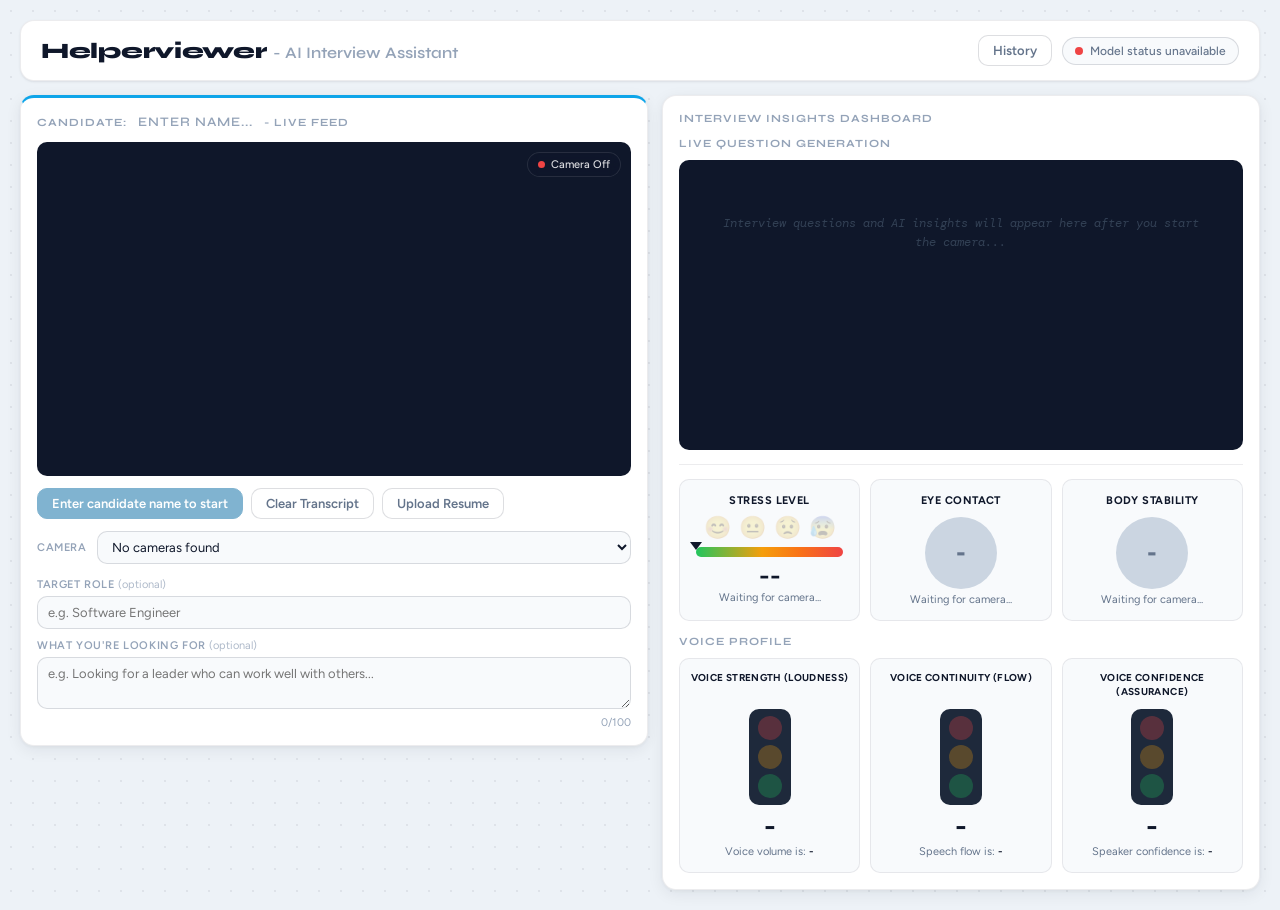
==== commit eb725992: "Move Live Question Generation panel to top of Insights Dashboard" ====
--- a/frontend/index.html
+++ b/frontend/index.html
@@ -9,7 +9,7 @@
     <link rel="preconnect" href="https://fonts.googleapis.com">
     <link rel="preconnect" href="https://fonts.gstatic.com" crossorigin>
     <link href="https://fonts.googleapis.com/css2?family=Figtree:wght@400;500;600&family=Syne:wght@700;800&family=DM+Mono:wght@400;500&display=swap" rel="stylesheet">
-    <link rel="stylesheet" href="css/style.css?v=10">
+    <link rel="stylesheet" href="css/style.css?v=11">
 </head>
 <body>
     <div class="app-shell">
@@ -80,6 +80,15 @@
                     <div class="panel">
                         <div class="panel-title">Interview Insights Dashboard</div>
 
+                        <div class="sub-panel">
+                            <h3>Live Question Generation</h3>
+                            <div class="output-content" id="output-content">
+                                <div class="output-placeholder">
+                                    Interview questions and AI insights will appear here after you start the camera...
+                                </div>
+                            </div>
+                        </div>
+
                         <div class="insight-grid">
                             <div class="insight-card">
                                 <p class="insight-label">Stress Level</p>
@@ -105,15 +114,6 @@
                                 <p class="insight-label">Body Stability</p>
                                 <div id="body-stability-indicator" class="status-indicator unknown" aria-label="Body stability status">-</div>
                                 <p id="body-stability-label" class="insight-caption">Waiting for camera...</p>
-                            </div>
-                        </div>
-
-                        <div class="sub-panel">
-                            <h3>Live Question Generation</h3>
-                            <div class="output-content" id="output-content">
-                                <div class="output-placeholder">
-                                    Interview questions and AI insights will appear here after you start the camera...
-                                </div>
                             </div>
                         </div>
 
--- a/frontend/css/style.css
+++ b/frontend/css/style.css
@@ -223,6 +223,7 @@
   width: 100%;
   height: 100%;
   object-fit: cover;
+  transform: scaleX(-1);
 }
 
 /* ── Connection Indicator ──────────────────────────────────────────── */
@@ -499,6 +500,9 @@
   display: grid;
   grid-template-columns: repeat(3, 1fr);
   gap: 10px;
+  margin-top: 14px;
+  padding-top: 14px;
+  border-top: 1px solid var(--border);
   margin-bottom: 14px;
 }
 
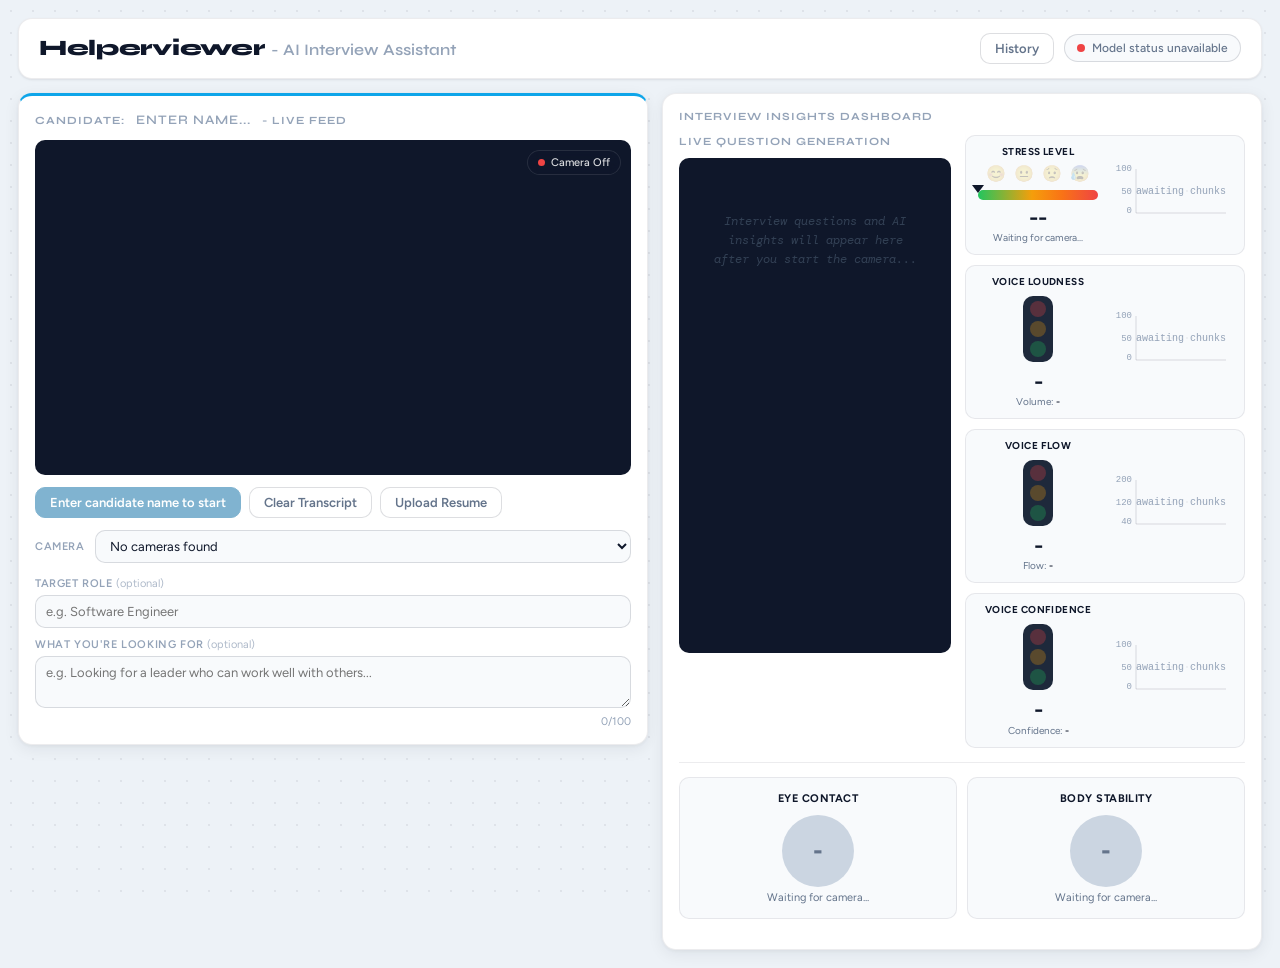
==== commit 8daf6643: "Make layout fluid and add emotion meters rail with time-series charts Changed app-shell to fill the " ====
--- a/frontend/index.html
+++ b/frontend/index.html
@@ -9,7 +9,7 @@
     <link rel="preconnect" href="https://fonts.googleapis.com">
     <link rel="preconnect" href="https://fonts.gstatic.com" crossorigin>
     <link href="https://fonts.googleapis.com/css2?family=Figtree:wght@400;500;600&family=Syne:wght@700;800&family=DM+Mono:wght@400;500&display=swap" rel="stylesheet">
-    <link rel="stylesheet" href="css/style.css?v=11">
+    <link rel="stylesheet" href="css/style.css?v=14">
 </head>
 <body>
     <div class="app-shell">
@@ -80,31 +80,92 @@
                     <div class="panel">
                         <div class="panel-title">Interview Insights Dashboard</div>
 
-                        <div class="sub-panel">
-                            <h3>Live Question Generation</h3>
-                            <div class="output-content" id="output-content">
-                                <div class="output-placeholder">
-                                    Interview questions and AI insights will appear here after you start the camera...
+                        <div class="insights-row">
+                            <div class="sub-panel insights-questions">
+                                <h3>Live Question Generation</h3>
+                                <div class="output-content" id="output-content">
+                                    <div class="output-placeholder">
+                                        Interview questions and AI insights will appear here after you start the camera...
+                                    </div>
+                                </div>
+                            </div>
+
+                            <div class="meters-rail" aria-label="Live emotion meters over time">
+                                <div class="meter-card">
+                                    <div class="meter-indicator">
+                                        <p class="meter-label">Stress Level</p>
+                                        <div class="stress-faces" id="stress-faces" aria-hidden="true">
+                                            <span class="stress-face" data-level="calm" title="Calm">😊</span>
+                                            <span class="stress-face" data-level="neutral" title="Neutral">😐</span>
+                                            <span class="stress-face" data-level="tense" title="Tense">😟</span>
+                                            <span class="stress-face" data-level="high" title="High stress">😰</span>
+                                        </div>
+                                        <div class="stress-meter">
+                                            <div class="stress-meter-track"></div>
+                                            <span id="stress-meter-pointer" class="stress-meter-pointer"></span>
+                                        </div>
+                                        <p id="stress-level-value" class="meter-value">--</p>
+                                        <p id="stress-level-desc" class="meter-caption">Waiting for camera...</p>
+                                    </div>
+                                    <div class="meter-chart-wrap">
+                                        <svg class="meter-chart" id="chart-stress" data-metric="stress" aria-label="Stress over time"></svg>
+                                    </div>
+                                </div>
+
+                                <div class="meter-card">
+                                    <div class="meter-indicator">
+                                        <p class="meter-label">Voice Loudness</p>
+                                        <div id="voice-loudness-light" class="traffic-light" data-state="none" aria-hidden="true">
+                                            <span class="tl-light red"></span>
+                                            <span class="tl-light yellow"></span>
+                                            <span class="tl-light green"></span>
+                                            <span class="tl-pointer"></span>
+                                        </div>
+                                        <p id="voice-loudness-value" class="meter-value">-</p>
+                                        <p class="meter-caption">Volume: <span id="voice-loudness-desc">-</span></p>
+                                    </div>
+                                    <div class="meter-chart-wrap">
+                                        <svg class="meter-chart" id="chart-voice-loudness" data-metric="voiceLoudness" aria-label="Voice loudness over time"></svg>
+                                    </div>
+                                </div>
+
+                                <div class="meter-card">
+                                    <div class="meter-indicator">
+                                        <p class="meter-label">Voice Flow</p>
+                                        <div id="voice-flow-light" class="traffic-light" data-state="none" aria-hidden="true">
+                                            <span class="tl-light red"></span>
+                                            <span class="tl-light yellow"></span>
+                                            <span class="tl-light green"></span>
+                                            <span class="tl-pointer"></span>
+                                        </div>
+                                        <p id="voice-flow-value" class="meter-value">-</p>
+                                        <p class="meter-caption">Flow: <span id="voice-flow-desc">-</span></p>
+                                    </div>
+                                    <div class="meter-chart-wrap">
+                                        <svg class="meter-chart" id="chart-voice-flow" data-metric="voiceFlow" aria-label="Voice flow over time"></svg>
+                                    </div>
+                                </div>
+
+                                <div class="meter-card">
+                                    <div class="meter-indicator">
+                                        <p class="meter-label">Voice Confidence</p>
+                                        <div id="voice-confidence-light" class="traffic-light" data-state="none" aria-hidden="true">
+                                            <span class="tl-light red"></span>
+                                            <span class="tl-light yellow"></span>
+                                            <span class="tl-light green"></span>
+                                            <span class="tl-pointer"></span>
+                                        </div>
+                                        <p id="voice-confidence-value" class="meter-value">-</p>
+                                        <p class="meter-caption">Confidence: <span id="voice-confidence-desc">-</span></p>
+                                    </div>
+                                    <div class="meter-chart-wrap">
+                                        <svg class="meter-chart" id="chart-voice-confidence" data-metric="voiceConfidence" aria-label="Voice confidence over time"></svg>
+                                    </div>
                                 </div>
                             </div>
                         </div>
 
                         <div class="insight-grid">
-                            <div class="insight-card">
-                                <p class="insight-label">Stress Level</p>
-                                <div class="stress-faces" id="stress-faces" aria-hidden="true">
-                                    <span class="stress-face" data-level="calm" title="Calm">😊</span>
-                                    <span class="stress-face" data-level="neutral" title="Neutral">😐</span>
-                                    <span class="stress-face" data-level="tense" title="Tense">😟</span>
-                                    <span class="stress-face" data-level="high" title="High stress">😰</span>
-                                </div>
-                                <div class="stress-meter">
-                                    <div class="stress-meter-track"></div>
-                                    <span id="stress-meter-pointer" class="stress-meter-pointer"></span>
-                                </div>
-                                <p id="stress-level-value" class="insight-value">--</p>
-                                <p id="stress-level-desc" class="insight-caption">Waiting for camera...</p>
-                            </div>
                             <div class="insight-card">
                                 <p class="insight-label">Eye Contact</p>
                                 <div id="eye-contact-indicator" class="status-indicator unknown" aria-label="Eye contact status">-</div>
@@ -116,45 +177,6 @@
                                 <p id="body-stability-label" class="insight-caption">Waiting for camera...</p>
                             </div>
                         </div>
-
-                        <div class="sub-panel">
-                            <h3>Voice Profile</h3>
-                            <div class="voice-profile-grid">
-                                <div class="voice-profile-card">
-                                    <p class="voice-profile-label">Voice Strength (Loudness)</p>
-                                    <div id="voice-loudness-light" class="traffic-light" data-state="none" aria-hidden="true">
-                                        <span class="tl-light red"></span>
-                                        <span class="tl-light yellow"></span>
-                                        <span class="tl-light green"></span>
-                                        <span class="tl-pointer"></span>
-                                    </div>
-                                    <p id="voice-loudness-value" class="voice-profile-value">-</p>
-                                    <p class="voice-profile-caption">Voice volume is: <span id="voice-loudness-desc">-</span></p>
-                                </div>
-                                <div class="voice-profile-card">
-                                    <p class="voice-profile-label">Voice Continuity (Flow)</p>
-                                    <div id="voice-flow-light" class="traffic-light" data-state="none" aria-hidden="true">
-                                        <span class="tl-light red"></span>
-                                        <span class="tl-light yellow"></span>
-                                        <span class="tl-light green"></span>
-                                        <span class="tl-pointer"></span>
-                                    </div>
-                                    <p id="voice-flow-value" class="voice-profile-value">-</p>
-                                    <p class="voice-profile-caption">Speech flow is: <span id="voice-flow-desc">-</span></p>
-                                </div>
-                                <div class="voice-profile-card">
-                                    <p class="voice-profile-label">Voice Confidence (Assurance)</p>
-                                    <div id="voice-confidence-light" class="traffic-light" data-state="none" aria-hidden="true">
-                                        <span class="tl-light red"></span>
-                                        <span class="tl-light yellow"></span>
-                                        <span class="tl-light green"></span>
-                                        <span class="tl-pointer"></span>
-                                    </div>
-                                    <p id="voice-confidence-value" class="voice-profile-value">-</p>
-                                    <p class="voice-profile-caption">Speaker confidence is: <span id="voice-confidence-desc">-</span></p>
-                                </div>
-                            </div>
-                        </div>
                     </div>
                 </section>
             </div>
@@ -162,6 +184,6 @@
     </div>
 
     <script src="https://cdn.socket.io/4.5.4/socket.io.min.js"></script>
-    <script src="js/app.js?v=9"></script>
+    <script src="js/app.js?v=11"></script>
 </body>
 </html>
--- a/frontend/css/style.css
+++ b/frontend/css/style.css
@@ -64,9 +64,11 @@
 .app-shell {
   position: relative;
   z-index: 1;
-  max-width: 1420px;
-  margin: 0 auto;
-  padding: 20px;
+  width: 100%;
+  max-width: 100%;
+  margin: 0;
+  padding: clamp(12px, 1.4vw, 28px);
+  box-sizing: border-box;
 }
 
 .dashboard {
@@ -147,7 +149,8 @@
   display: grid;
   grid-template-columns: 1.05fr 1fr;
   gap: 14px;
-  min-height: 78vh;
+  width: 100%;
+  min-height: clamp(560px, 78vh, 1200px);
   align-items: stretch;
 }
 
@@ -495,10 +498,163 @@
   line-height: 1.5;
 }
 
-/* ── Interview Insight Cards ─────────────────────────────────────── */
+/* ── Insights Row (questions + meters rail) ─────────────────────── */
+.insights-row {
+  display: grid;
+  grid-template-columns: minmax(0, 1.4fr) minmax(280px, 1fr);
+  gap: 14px;
+  align-items: stretch;
+}
+
+.insights-questions {
+  display: flex;
+  flex-direction: column;
+  min-width: 0;
+}
+
+.insights-questions .output-content {
+  flex: 1;
+  max-height: clamp(320px, 55vh, 620px);
+  overflow-y: auto;
+}
+
+/* ── Meters Rail (vertical strip beside questions) ─────────────── */
+.meters-rail {
+  display: flex;
+  flex-direction: column;
+  gap: 10px;
+  min-width: 0;
+}
+
+.meter-card {
+  display: grid;
+  grid-template-columns: minmax(120px, 0.9fr) minmax(0, 1.4fr);
+  gap: 12px;
+  align-items: center;
+  background: var(--surface-sub);
+  border: 1px solid var(--border);
+  border-radius: var(--r-md);
+  padding: 10px 12px;
+}
+
+.meter-indicator {
+  display: flex;
+  flex-direction: column;
+  align-items: center;
+  text-align: center;
+  gap: 4px;
+}
+
+.meter-label {
+  font-size: 10px;
+  font-weight: 700;
+  color: var(--text);
+  text-transform: uppercase;
+  letter-spacing: 0.45px;
+  margin-bottom: 4px;
+  line-height: 1.2;
+}
+
+.meter-value {
+  font-family: "Syne", sans-serif;
+  font-size: 16px;
+  font-weight: 800;
+  color: var(--text);
+  font-variant-numeric: tabular-nums;
+  line-height: 1.2;
+}
+
+.meter-caption {
+  font-size: 10px;
+  color: var(--text-2);
+  line-height: 1.3;
+}
+
+.meter-caption span {
+  font-weight: 600;
+  color: var(--text);
+}
+
+.meter-card .stress-faces {
+  margin-bottom: 4px;
+}
+
+.meter-card .stress-face {
+  font-size: 16px;
+}
+
+.meter-card .stress-meter {
+  width: 100%;
+  margin: 0 0 4px;
+}
+
+.meter-card .traffic-light {
+  margin-bottom: 6px;
+  padding: 5px 7px;
+  gap: 4px;
+}
+
+.meter-card .tl-light {
+  width: 16px;
+  height: 16px;
+}
+
+.meter-card .traffic-light[data-state="red"] .tl-pointer    { top: 12px; }
+.meter-card .traffic-light[data-state="yellow"] .tl-pointer { top: 32px; }
+.meter-card .traffic-light[data-state="green"] .tl-pointer  { top: 52px; }
+
+.meter-chart-wrap {
+  width: 100%;
+  min-width: 0;
+  display: flex;
+  flex-direction: column;
+}
+
+.meter-chart {
+  width: 100%;
+  height: 64px;
+  display: block;
+}
+
+.meter-chart .grid-line {
+  stroke: var(--border);
+  stroke-width: 1;
+  stroke-dasharray: 2 3;
+}
+
+.meter-chart .axis-line {
+  stroke: var(--border-med);
+  stroke-width: 1;
+}
+
+.meter-chart .axis-label {
+  fill: var(--text-3);
+  font-size: 9px;
+  font-family: "DM Mono", monospace;
+}
+
+.meter-chart .data-line {
+  fill: none;
+  stroke: var(--accent);
+  stroke-width: 1.6;
+  stroke-linecap: round;
+  stroke-linejoin: round;
+}
+
+.meter-chart .data-point {
+  fill: var(--accent);
+}
+
+.meter-chart .empty-label {
+  fill: var(--text-3);
+  font-size: 10px;
+  font-family: "DM Mono", monospace;
+}
+
+/* ── Interview Insight Cards (Eye Contact + Body Stability) ────── */
 .insight-grid {
   display: grid;
-  grid-template-columns: repeat(3, 1fr);
+  grid-template-columns: repeat(2, 1fr);
   gap: 10px;
   margin-top: 14px;
   padding-top: 14px;
@@ -651,7 +807,7 @@
 /* ── Output / Transcript (terminal aesthetic) ──────────────────────── */
 .output-content {
   min-height: 290px;
-  max-height: 420px;
+  max-height: clamp(320px, 50vh, 640px);
   overflow-y: auto;
   border-radius: var(--r-md);
   background: #0f172a;
@@ -812,6 +968,9 @@
   .workspace-grid {
     grid-template-columns: 1fr;
   }
+  .insights-row {
+    grid-template-columns: 1fr;
+  }
 }
 
 @media (max-width: 760px) {
@@ -825,4 +984,8 @@
   .insight-grid {
     grid-template-columns: 1fr;
   }
-}
+
+  .meter-card {
+    grid-template-columns: 1fr;
+  }
+}
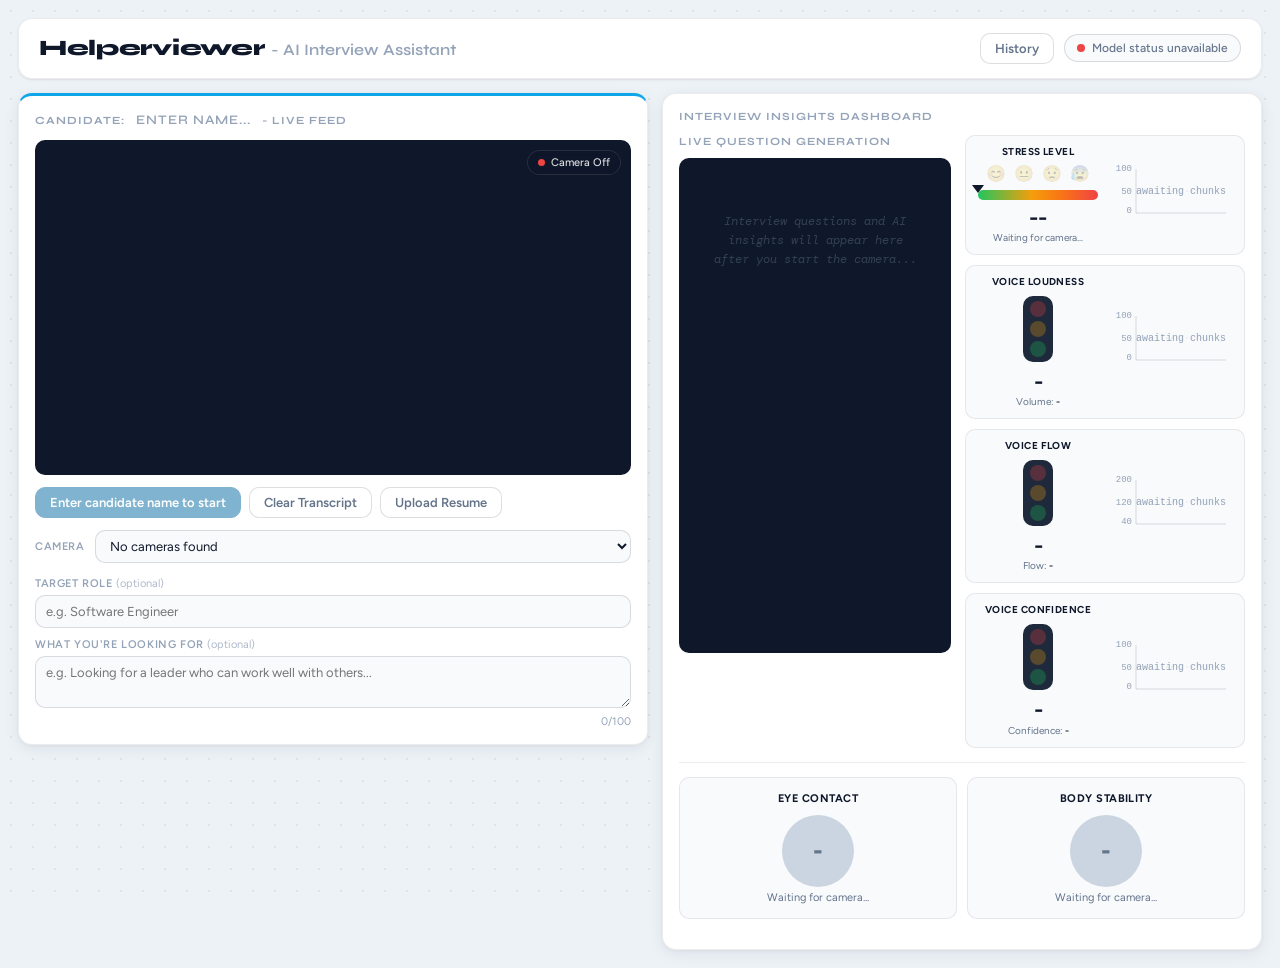
==== commit 205b5553: "Merge branch 'feature/ui-improvements'" ====
--- a/frontend/index.html
+++ b/frontend/index.html
@@ -183,7 +183,28 @@
         </main>
     </div>
 
+    <div id="conclusion-modal" class="conclusion-modal hidden" aria-hidden="true">
+        <div class="conclusion-backdrop" id="conclusion-backdrop"></div>
+        <div class="conclusion-dialog" role="dialog" aria-modal="true" aria-labelledby="conclusion-title">
+            <header class="conclusion-header">
+                <div>
+                    <p class="conclusion-kicker">Session Complete</p>
+                    <h2 id="conclusion-title">Interview Conclusion</h2>
+                </div>
+                <button id="conclusion-close-btn" class="conclusion-close-btn" type="button" aria-label="Close">&times;</button>
+            </header>
+            <div id="conclusion-body" class="conclusion-body">
+                <div class="conclusion-loading">Generating session conclusion...</div>
+            </div>
+            <footer class="conclusion-footer">
+                <a id="conclusion-history-link" href="/history" class="btn btn-secondary">View History</a>
+                <button id="conclusion-dismiss-btn" class="btn btn-primary" type="button">Close</button>
+            </footer>
+        </div>
+    </div>
+
     <script src="https://cdn.socket.io/4.5.4/socket.io.min.js"></script>
+    <script src="js/conclusion-ui.js?v=1"></script>
     <script src="js/app.js?v=11"></script>
 </body>
 </html>
--- a/frontend/css/style.css
+++ b/frontend/css/style.css
@@ -963,6 +963,190 @@
   50%       { opacity: 0.4; }
 }
 
+/* ── Session Conclusion Modal ─────────────────────────────────────── */
+.conclusion-modal {
+  position: fixed;
+  inset: 0;
+  z-index: 1000;
+  display: flex;
+  align-items: center;
+  justify-content: center;
+  padding: 20px;
+}
+
+.conclusion-modal.hidden {
+  display: none;
+}
+
+.conclusion-backdrop {
+  position: absolute;
+  inset: 0;
+  background: rgba(15, 23, 42, 0.45);
+  backdrop-filter: blur(2px);
+}
+
+.conclusion-dialog {
+  position: relative;
+  width: min(920px, 100%);
+  max-height: 88vh;
+  background: var(--surface);
+  border: 1px solid var(--border-med);
+  border-radius: var(--r-lg);
+  box-shadow: var(--shadow-md);
+  display: flex;
+  flex-direction: column;
+  overflow: hidden;
+}
+
+.conclusion-header {
+  display: flex;
+  align-items: flex-start;
+  justify-content: space-between;
+  gap: 12px;
+  padding: 18px 20px 14px;
+  border-bottom: 1px solid var(--border);
+}
+
+.conclusion-kicker {
+  font-size: 11px;
+  font-weight: 700;
+  letter-spacing: 0.08em;
+  text-transform: uppercase;
+  color: var(--accent);
+  margin-bottom: 4px;
+}
+
+.conclusion-header h2 {
+  font-family: "Syne", sans-serif;
+  font-size: 24px;
+  font-weight: 800;
+  color: var(--text);
+}
+
+.conclusion-close-btn {
+  border: none;
+  background: transparent;
+  font-size: 28px;
+  line-height: 1;
+  color: var(--text-2);
+  cursor: pointer;
+}
+
+.conclusion-body {
+  padding: 18px 20px;
+  overflow-y: auto;
+}
+
+.conclusion-loading {
+  color: var(--text-2);
+  font-size: 14px;
+  padding: 24px 0;
+  text-align: center;
+}
+
+.conclusion-empty {
+  color: var(--text-2);
+  font-size: 13px;
+  font-style: italic;
+  padding: 4px 0;
+}
+
+.conclusion-section {
+  margin-bottom: 18px;
+}
+
+.conclusion-section h3 {
+  font-family: "Syne", sans-serif;
+  font-size: 14px;
+  font-weight: 800;
+  color: var(--text);
+  margin-bottom: 8px;
+}
+
+.conclusion-summary {
+  font-size: 14px;
+  line-height: 1.6;
+  color: var(--text);
+  background: var(--surface-sub);
+  border: 1px solid var(--border);
+  border-radius: var(--r-md);
+  padding: 12px 14px;
+}
+
+.conclusion-meta-grid {
+  display: grid;
+  grid-template-columns: repeat(3, minmax(0, 1fr));
+  gap: 10px;
+}
+
+.conclusion-meta-item {
+  background: var(--surface-sub);
+  border: 1px solid var(--border);
+  border-radius: var(--r-md);
+  padding: 10px 12px;
+}
+
+.conclusion-meta-item span {
+  display: block;
+  font-size: 11px;
+  color: var(--text-2);
+  margin-bottom: 4px;
+}
+
+.conclusion-meta-item strong {
+  font-size: 14px;
+  color: var(--text);
+}
+
+.conclusion-list {
+  list-style: none;
+  display: grid;
+  gap: 8px;
+}
+
+.conclusion-list li {
+  background: var(--surface-sub);
+  border: 1px solid var(--border);
+  border-radius: var(--r-md);
+  padding: 10px 12px;
+  font-size: 13px;
+  line-height: 1.45;
+  color: var(--text);
+}
+
+.conclusion-list li small {
+  display: block;
+  margin-top: 4px;
+  color: var(--text-2);
+  font-size: 11px;
+}
+
+.conclusion-resume-link {
+  display: inline-flex;
+  align-items: center;
+  gap: 8px;
+  padding: 10px 12px;
+  border-radius: var(--r-md);
+  border: 1px solid var(--border-med);
+  background: var(--accent-bg);
+  color: var(--accent-btn);
+  text-decoration: none;
+  font-size: 13px;
+  font-weight: 600;
+}
+
+.conclusion-resume-link:hover {
+  background: #e0f2fe;
+}
+
+.conclusion-footer {
+  display: flex;
+  justify-content: flex-end;
+  gap: 10px;
+  padding: 14px 20px 18px;
+  border-top: 1px solid var(--border);
+}
+
 /* ── Responsive ────────────────────────────────────────────────────── */
 @media (max-width: 1100px) {
   .workspace-grid {
@@ -985,7 +1169,8 @@
     grid-template-columns: 1fr;
   }
 
-  .meter-card {
+  .meter-card,
+  .conclusion-meta-grid {
     grid-template-columns: 1fr;
   }
 }
